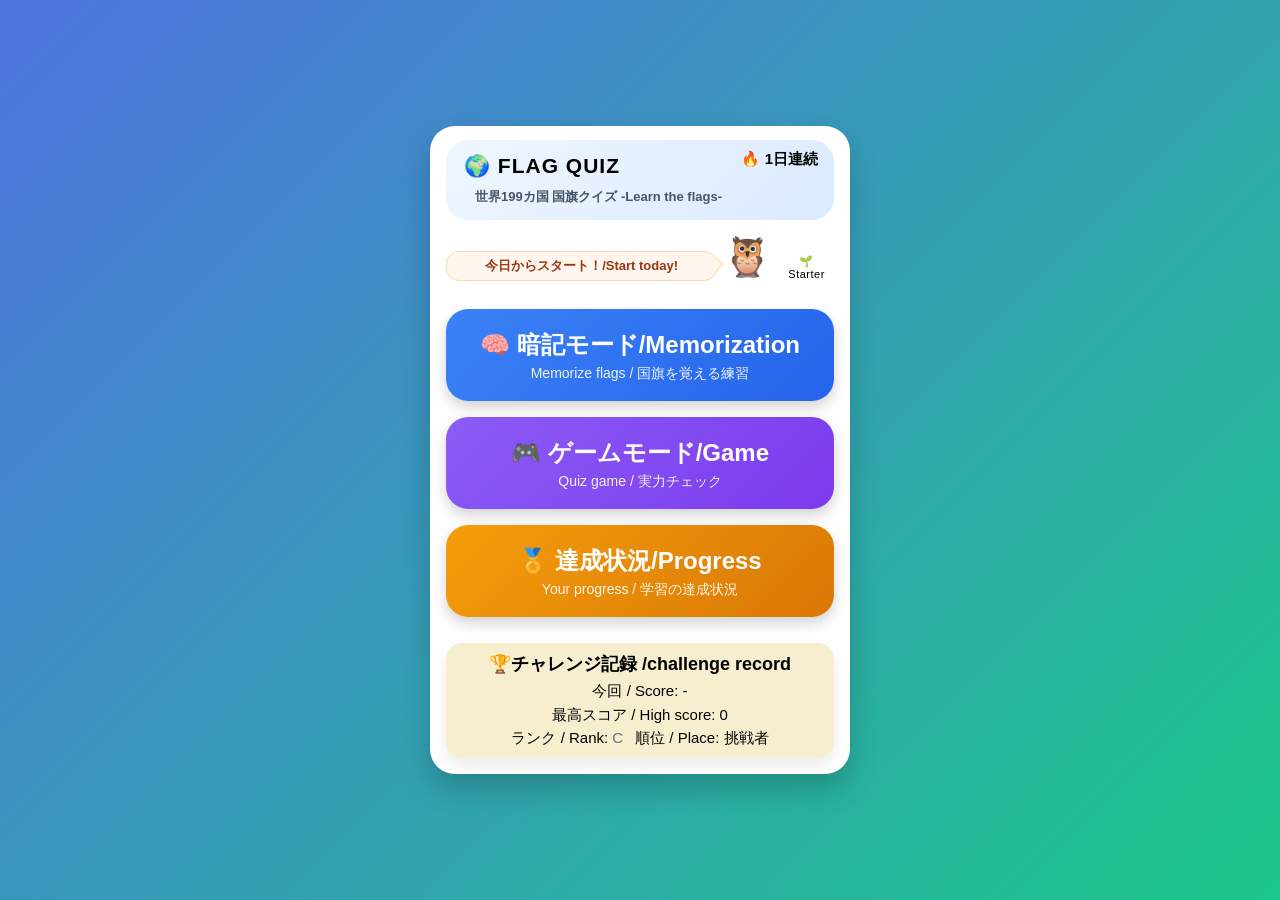
==== index.html @ 76a5eee5 "6.1.1" ====
<!DOCTYPE html>
<html>
<head>
<meta charset="UTF-8">
<meta name="viewport" content="width=device-width, initial-scale=1, maximum-scale=1, user-scalable=no, viewport-fit=cover">
<meta http-equiv="Cache-Control" content="no-cache, no-store, must-revalidate">
<meta http-equiv="Pragma" content="no-cache">
<meta http-equiv="Expires" content="0">
<meta name="theme-color" content="#2196f3">
<link rel="manifest" href="manifest.json">
<link rel="stylesheet" href="style.css">
<title>国旗クイズ / FLAG QUIZ</title>


</head>
<body>
<div id="loadingScreen">
  <p>初回準備中... / Loading...</p>
</div>

<!-- 🏠 TOPページ -->
<div id="topScreen" class="topMenu screen">

  <div class="app">

    <!-- タイトル -->
    <div class="topHeader">

       <div class="titleArea">
         <h1><span class="mainLogo">🌍 FLAG QUIZ</span><br>
             <span class="subLogo"> 世界199カ国 国旗クイズ -Learn the flags-</span>
        </h1>
        <div class="loginMessageArea">
        <div id="loginComment" class="loginComment">
          今日からスタート！
        </div>
        <div class="loginCharacter">
         🦉
        </div>
        <div id="loginTitle" class="loginTitle">あ</div>
        <!--<div class="loginCharacter">
         🦉
        </div>-->
       </div></div>

     <div class="loginBadge">
     🔥 <span id="loginDays">0</span>日連続
     </div>

    </div>

    <!-- メニュー -->
     <div class="topButtonGroup">

      <!-- 暗記モード -->
      <button class="topBtn memoryBtn" onclick="openMemoryMenu()">
        <span class="mode-title">🧠 暗記モード/Memorization</span>
        <span class="topSubText">Memorize flags / 国旗を覚える練習</span>
      </button>

      <!-- ゲームモード -->
      <button class="topBtn gameBtn" onclick="openGameMenu()">
        <span class="mode-title">🎮 ゲームモード/Game</span>
        <span class="topSubText">Quiz game / 実力チェック</span>
      </button>

      <!-- Progress　-->
      <button class="topBtn stampBtn" onclick="openstampMenu()">
        <span class="mode-title">🏅 達成状況/Progress</span>
        <span class="topSubText">Your progress / 学習の達成状況</span>
      </button>    

      <!-- 記録 -->
      <div id="timeAttackResult" class="timeResultBox">
      <h3>🏆チャレンジ記録 /challenge record</h3>
      <p>今回 / Score: <span id="currentScore">-</span></p>
      <p>最高スコア / High score: <span id="taHighScore">0</span></p>
      <p style="display:flex; justify-content:center; gap:12px; flex-wrap:wrap; margin:0;">
      <span>ランク / Rank: <span id="taRank">-</span></span>
      <span>順位 / Place: <span id="taRanking">-</span></span>
      </p>
      </div>
    </div>
  </div>
</div>

  <!-- 🏅 スタンプカード -->
    <div id="stampCard" class="stampCardBox screen" style="display:none;">
      <div class="app">
        <h3 class="modeTitle">🏅 達成状況 / Progress</h3>
        <div class="overallProgress">

  <div class="overallStars">
    ⭐ 覚えた国:
    <span id="memorizedCount">0</span>
  </div>

  <div class="overallRemaining">
    🌍 あと
    <span id="remainingCount">0</span>
    カ国で完全制覇！
  </div>

</div>
        <div class="stampGrid">
        <div class="stampItem">

        <div class="stampTop">
         🌸 Asia 
        </div>
       <!-- バー + % -->
         <div class="progressRow">
         <div class="progressBar">
         <div id="asiaBar" class="progressFill"></div>
         </div>
         <div class="progressText">
         <span id="asiaPercent">0%</span>
         </div></div>

       <!-- ランク + 次 -->
       <div class="stampBottom">
       <div id="asiaStamp" class="stampRank">
         🥉 Bronze
       </div>
       <div id="asiaNext" class="nextGoal">
         あと3問でGold！
       </div>
       </div></div>

        <!--  Europe -->
          <div class="stampItem">
          <div class="stampTop">
            🏰 Europe
          </div>
       <!-- バー + % -->
         <div class="progressRow">
         <div class="progressBar">
           <div id="europeBar" class="progressFill"></div>
         </div>
         <div class="progressText">
         <span id="europePercent">0%</span>
         </div></div>

       <!-- ランク + 次 -->
         <div class="stampBottom">
         <div id="europeStamp" class="stampRank">
           🥈 Silver
          </div>
          <div id="europeNext" class="nextGoal">
             あと3問でGold！
          </div></div>
          </div>

        <!-- 🌍 Africa -->
          <div class="stampItem">
          <div class="stampTop">
             🦁 Africa
          </div>
        <!-- バー + % -->
          <div class="progressRow">
          <div class="progressBar">
          <div id="africaBar" class="progressFill"></div>
          </div>

          <div class="progressText">
          <span id="africaPercent">0%</span>
          </div></div>
         <!-- ランク + 次 -->
          <div class="stampBottom">
          <div id="africaStamp" class="stampRank">
           🥇 Gold
          </div>

         <div id="africaNext" class="nextGoal">
           あと3問でPlatinum！
         </div></div>
         </div>
  
        <!--  Americas -->
          <div class="stampItem">
          <div class="stampTop">
            🗽 Americas
          </div>
          <!-- バー + % -->
          <div class="progressRow">
          <div class="progressBar">
          <div id="americaBar" class="progressFill"></div>
          </div>

         <div class="progressText">
         <span id="americaPercent">0%</span>
         </div></div>
         <!-- ランク + 次 -->
         <div class="stampBottom">
         <div id="americaStamp" class="stampRank">
          💎 Platinum
         </div>

        <div id="americaNext" class="nextGoal">
            あと2問でDiamond！
        </div></div>
       </div>
    
      <!--  Oceania -->
       <div class="stampItem">
       <div class="stampTop">
           🐨 Oceania
        </div>
        <!-- バー + % -->
        <div class="progressRow">
        <div class="progressBar">
        <div id="oceaniaBar" class="progressFill"></div>
        </div>
        <div class="progressText">
          <span id="oceaniaPercent">100%</span>
        </div></div>
        <!-- ランク + 次 -->
        <div class="stampBottom">
         <div id="oceaniaStamp" class="stampRank">
          👑 Diamond
        </div>
         <div id="oceaniaNext" class="nextGoal">
           完全制覇！
        </div></div>
        
       </div>
       <button class="backBtn" onclick="backToTOP()">🏠 TOPに戻る / Back to TOP</button>
       </div>

    </div>
  </div>

  <!-- 🏠 暗記モード -->
<div id="memorization" class="memorization screen" style="display:none;">
  <div class="app">
   <h3 class="modeTitle">🧠 暗記モード / Memorization Mode</h3>

      <div class="menuGroup">
      <button class="review-btn" onclick="Flash()">
      <span class="mode-title">🃏フラッシュカード / Flash Cards</span>
      <span class="mode-subtext">国旗をめくって覚えよう / Flip & memorize flags</span>
      </button>

     <button class="continent-btn" onclick="openEncyclopedia()">
      <span class="mode-title">📘 図鑑モード / Encyclopedia</span>
      <span class="mode-subtext">国旗を見て学ぶ / Browse flags by continent</span>
     </button>

     <button class="normal-btn">
      <span class="mode-title"></span>
      <span class="mode-subtext">🔔 次回更新予定/Coming soon...</span>
     </button>

     <button class="challenge-btn">
      <span class="mode-title"></span>
      <span class="mode-subtext">🔔 次回更新予定/Coming soon...</span>
     </button>
     <button class="encyclopediaBtn">
      <span class="mode-title"></span>
      <span class="mode-subtext">🔔 次回更新予定/Coming soon...</span>
     </button>

     </div>

        <div class="restoreArea">
         <div class="restoreNote">
          ※機種変更時はこちら👇 / Restore purchases
         </div>
         <button class="restoreBtn" onclick="restoreEncyclopediaPurchase()">
          購入を復元 / Restore Purchases
        </button>
        </div>
   <button class="backBtn" onclick="backToTOP()">🏠 TOPに戻る / Back to TOP</button>
 </div>
 </div>


<!-- 🏠 ゲームモード -->
<div id="homeScreen" class="homeMenu screen" style="display:none;">
  <div class="app">
   <h3 class="modeTitle">🎮 ゲームモード / Game</h3>

  <div class="menuGroup">
  <button class="normal-btn" onclick="startNormal()">
    <span class="mode-title">▶ 通常モード / Normal mode</span>
    <span class="mode-subtext">全196か国から出題 / All 196 countries</span>
  </button>

  <!-- 🌎 大陸モードボタン -->
 <button class="continent-btn" onclick="openContinentModal()">
  <span class="mode-title">🌎 大陸別モード / Continent mode</span>
  <span class="mode-subtext">選んだ大陸から出題 / Quiz by continent</span>
 </button>

<!-- 🌎 モーダル -->
 <div id="continentModal" class="modal hidden" onclick="closeContinentModal(event)">
  <div class="modalContent">

    <h4>🌎 大陸を選ぶ / Select a continent</h4>

    <select id="continentSelect" onchange="startContinentFromSelect()">
      <option value="">選択してください / Choose one</option>
      <option value="asia">アジア / Asia</option>
      <option value="europe">ヨーロッパ / Europe</option>
      <option value="africa">アフリカ / Africa</option>
      <option value="northamerica">北米 / North America</option>
      <option value="southamerica">南米 / South America</option>
      <option value="oceania">オセアニア / Oceania</option>
    </select>

    <button class="modalCloseBtn" onclick="closeContinentModal()">
     × 閉じる / Close
    </button>
    </div>
  </div>
    <button class="review-btn" onclick="startReview()">
    <span class="mode-title">🔁 復習モード / Review mode</span>
    <span class="mode-subtext">間違えた国を復習 / Review missed flags</span>
    </button>

    <button class="challenge-btn" onclick="startTimeAttack()">
    <span class="mode-title">🏆 1分チャレンジ / 1-Min challenge</span>
    <!-- <span class="mode-subtext">1分で何問解けるか挑戦 / Solve as many as you can in 1 minute</span>-->
    </button>
  
    <button class="encyclopediaBtn">
    <span class="mode-title"></span>
    <span class="mode-subtext">🔔 次回更新予定/Coming soon...</span>
    </button>
   </div>
<!--
　<div id="timeAttackResult" class="timeResultBox">
  <h3>🏆 記録 /challenge record</h3>
  <p>今回 / Score: <span id="currentScore">-</span></p>
  <p>最高スコア / High score: <span id="taHighScore">0</span></p>
  <p style="display:flex; justify-content:center; gap:12px; flex-wrap:wrap; margin:0;">
  <span>ランク / Rank: <span id="taRank">-</span></span>
  <span>順位 / Place: <span id="taRanking">-</span></span>
  </p>
　</div>-->

   <div class="restoreArea">
    <div class="restoreNote">
         難しいと感じたら暗記モードで練習しましょう👇
        <br>If it feels difficult, try the Memorization mode.
    </div>
    <button class="restoreBtn" onclick="backTomemorization()">
        🧠暗記モード / Memorization mode
    </button>
  </div>
   <button class="backBtn" onclick="backToTOP()">🏠 TOPに戻る / Back to TOP</button>
</div>
</div>

<!-- 🎮 ゲーム画面 -->

<div id="gameScreen" class="screen" style="display:none;">
<div class="app">
<div class="topbar">
<div>🎯 正解数/Score:<span id="score">0</span></div>
<div style="display:none;">Continue:<span id="combo">0</span></div>
<div class="timer">⏱<span id="time">10</span></div>
<div>🔁復習/Review:<span id="reviewCount">0</span></div>
<div style="display:none;">🏆:<span id="highScore">0</span></div>

</div>
  
  <h2 id="modeTitle"></h2>
  <div id="accuracyBox" style="display:none;">正答率/Accuracy: <span id="accuracy">-</span></div>
   <div class="streakText">
  🔥 <span id="comboText">0</span>連続正解！
  </div>
  <div class="flagWrap">
  <img id="flag">
 </div>
  <p id="result"></p>
  <input type="text" id="answer" placeholder="国名を入力/country name here">
  <button class="word" onclick="checkAnswer()">答える / Answer</button>
  <button class="skip" onclick="skipQuestion()">次へ / Skip</button>
  <button id="pauseBtn" class="pause" onclick="togglePause()">⏸ 停止 / Pause</button>
  <button onclick="goHome()"> 🎮チャレンジに戻る / Back to Home</button>
</div></div>


<!-- 🌍 図鑑モード：大陸選択 -->
<div id="continentScreen" class="screen" style="display:none;">
  <div class="app">
    <h2 class="modeTitle">📘 図鑑モード / Encyclopedia</h2>
    <p class="modeSub">大陸を選んでください !</p>

    <div class="continentButtons">
      <button onclick="showFlagList('asia')">アジア / Asia</button>
      <button onclick="showFlagList('europe')">ヨーロッパ / Europe</button>
      <button onclick="showFlagList('africa')">アフリカ / Africa</button>
      <button onclick="showFlagList('northamerica')">北アメリカ / North America</button>
      <button onclick="showFlagList('southamerica')">南アメリカ / South America</button>
      <button onclick="showFlagList('oceania')">オセアニア / Oceania</button>
    </div>

    <button class="backBtn" onclick="backTomemorization()">🧠暗記モードに戻る/to Memorization</button>
  </div>
</div>

<!-- 🏳️ 国旗一覧画面 -->
<div id="flagListScreen" class="screen" style="display:none;">
  <div class="app">
    <div class="flagListWrapper">
      <h2 id="flagListTitle">国旗一覧</h2>

      <div id="flagList" class="flagOnlyGrid"></div>

      <div class="pageControls">
        <button class="pageBtn prevBtn" onclick="prevFlagPage()">⬅ 前へ</button>
        <span id="pageIndicator">1 / 1</span>
        <button class="pageBtn nextBtn" onclick="nextFlagPage()">次へ ➡</button>
      </div>

      <button class="backBtn" onclick="showContinentScreen()">⬅ 大陸選択へ戻る / Back</button>
    </div>
  </div>
</div>

<!-- 🔍 国詳細画面 -->
<div id="countryDetailScreen" class="screen" style="display:none;">
  <div class="app">
    <h2 id="detailModeTitle">🌍 国の情報 / Country Info</h2>

    <div id="detailCardBody">
      <div class="flagWrap">
        <img id="detailFlag" alt="flag">
      </div>

      <div class="detailInfo">
        <p id="detailNameJp" class="mainName"></p>
        <p id="detailNameEn" class="subName"></p>
        <p id="detailContinent" class="subName"></p>

        <div id="detailExtraInfo" class="detailExtraInfo"></div>
      </div>
    </div>

    <button class="backBtn" id="detailBackBtn">⬅ 一覧へ戻る / Back</button>
  </div>
</div>

<!-- 🔥 Flash Card -->

<div id="flashScreen" class="screen" style="display:none;">

   <div class="app">

     <h2 id="detailModeTitle">🃏 Flash Cards</h2>

     <!-- カード本体 -->
     <div id="flashCard" class="flashCard">

   <!-- 表 -->
     <div class="cardFace cardFront">
    
     <button id="memorizedBtn">★</button>

     <img id="flashFlag" class="flashFlag">

     <p class="tapText">👆Tap to flip/タップしてめくる</p>
     <p class="tapText">➡️Swipe for next flag/スワイプで次の国旗へ</p>
     
   </div>

  <!-- 裏 -->
   <div class="cardFace cardBack">

    <p id="flashNameJp" class="mainName"></p>
    <p id="flashNameEn" class="subName"></p>
    <p id="flashContinent" class="subName"></p>

  </div>
</div>
<button class="backBtn" onclick="backTomemorization()">🧠暗記モードに戻る/to Memorization</button>
</div>
</div>
<script src="data.js"></script>
<script src="main.js"></script>



<audio id="correctSound"
src="https://assets.mixkit.co/sfx/preview/mixkit-correct-answer-tone-2870.mp3"></audio>
<audio id="wrongSound"
src="https://assets.mixkit.co/sfx/preview/mixkit-wrong-answer-buzz-950.mp3"></audio>



<canvas id="confettiCanvas"
  style="position:fixed;
         top:0;
         left:0;
         width:100%;
         height:100%;
         pointer-events:none;
         z-index:999;">
</canvas>



</body>
</html>
---- style.css ----
/* style.css */
/* ===== 基本設定 ===== */
*{
  box-sizing:border-box;
}

body{
  margin:0;
  font-family:-apple-system,BlinkMacSystemFont,sans-serif;
  background:linear-gradient(135deg,#4e73df,#1cc88a);
  display:flex;
  justify-content:center;
  align-items:center;
  height:100dvh;
  overflow:hidden;
  padding:0;
}

/* ===== 共通カード（ホーム＆ゲーム） ===== */

  .app{
  background:white;
  width:100%;
  max-width:420px;
  padding:14px 16px 16px;
  border-radius:25px;
  box-shadow:0 15px 30px rgba(0,0,0,0.2);
  text-align:center;
  margin:0 auto;
  animation:fadeIn .3s ease;
  max-height:96dvh;
  box-sizing:border-box;
  display:flex;
  flex-direction:column;
  overflow:hidden;
}


/* ===== フェードアニメーション ===== */
@keyframes fadeIn{
  from{
    opacity:0;
    transform:translateY(10px);
  }
  to{
    opacity:1;
    transform:translateY(0);
  }
}

/* ===== タイトル ===== */
h1{
  margin:0 0 13px 0;
}

/* #homeScreen h1{
  font-size:22px;
  line-height:1.4;
}*/

/* =========================
   ホーム画面
========================= */
#homeScreen{
  width:100%;
 /*padding: 15px 10px 21px; ←下をしっかり確保
  box-sizing: border-box;*/
}

#homeScreen .menuGroup{
  padding-top: 21px;
  display:flex;
  flex-direction:column;
  gap:8px;
}

/* ホーム画面のボタンだけに適用 */
#homeScreen button{
  width:100%;
  padding:9px 10px;
  min-height:72px;
  border:none;
  border-radius:14px;
  color:white;
  cursor:pointer;
  transition:0.2s;
  display:flex;
  flex-direction:column;
  justify-content:center;
  align-items:center;
  line-height:1.2;
  margin:0;
  font-size:16px;
}

@media (max-width: 400px) {
  .android-device #homeScreen .mode-title{
    font-size:17px;   /* 少しだけ小さく */
     }
  .android-device #homeScreen .mode-subtext{
    font-size:13px;   /* サブ文字さらに小さく */
      }
}

#homeScreen button:hover{
  transform:translateY(-2px);
  opacity:0.9;
}

/* ホーム画面のボタン文字 */
#homeScreen .mode-title{
  display:block;
  font-size:20px;
  font-weight:bold;
}

#homeScreen .mode-subtext{
  display:block;
  font-size:15px;
  opacity:0.92;
  margin-top:4px;
  font-weight:normal;
  line-height:1.15;
}

/* ホーム画面の色分け */
#homeScreen .normal-btn{
  background:linear-gradient(135deg,#4e73df,#2e59d9);
}

#homeScreen .continent-btn{
  background:linear-gradient(135deg,#34d399,#10b981);
}

#homeScreen .review-btn{
  background:linear-gradient(135deg,#f59e0b,#ea580c);
}

#homeScreen .challenge-btn{
  background:linear-gradient(135deg,#8b5cf6,#6366f1);
}

#homeScreen .encyclopediaBtn{
  background: linear-gradient(135deg, #FF69B4, #FF69B4);
}

/* ホーム画面のプルダウン */
#homeScreen #continentSelect{
  width:100%;
  padding:12px 14px;
  font-size:15px;
  border:1px solid #dcdcdc;
  border-radius:14px;
  background:white;
  margin:0;
}

/* ゲームモードへテキスト */
#homeScreen.restoreText
.restoreArea{
  font-size:11px !important;
  color:#777;
  line-height:1.2;
  margin:0 0 4px !important;
}
 /*ゲームモードボタン */
#homeScreen button.restoreBtn,
  button.restoreBtn{
  width:86% !important;
  min-height:30px !important;
  padding:5px 10px !important;
  margin:4px auto 0 !important;
  display:block !important;
  font-size:12px !important;
  border-radius:14px !important;
  background:#3004f3;
  color:#e5e7eb;
}
 /*ゲームモードエリア */
 #homeScreen.restoreArea{
  width:88%;
  margin:6px auto 0;   /* ← 少し詰める */
  text-align:center;
}

#homeScreen.restoreNote{
  font-size:11px;        /* ← 少し小さく */
  color:#777;
  line-height:1.3;      /*  ← 行間詰める */
  margin-bottom:6px;     /* ← 下余白少し減らす */
}

/* 1分チャレンジ記録 */
.topButtonGroup .timeResultBox{
  margin-top:10px;
  padding:10px 12px;
  border-radius:16px;
  background:#f7eed0;
  text-align:center;
  box-shadow:0 8px 15px rgba(0,0,0,0.08);
}

.topButtonGroup .timeResultBox h3{
  margin:0 0 6px 0;
  font-size:18px;
  line-height:1.25;
}

.topButtonGroup .timeResultBox p{
  margin:5px 0;
  font-size:15px;
  line-height:1.25;
}

/* =========================
   ゲーム画面
========================= */
#gameScreen{
   width:100%;
}

#gameScreen .app{
  display:flex;
  flex-direction:column;
   gap:8px;
}

/* 上部バー */
.topbar{
  display:flex;
  justify-content:space-between;
  align-items:center;
  gap:4px;
  width:100%;
  padding:0 10px 2px;
  font-size:15px;
  flex-wrap:nowrap;
}

.timer{
  color:#e74a3b;
  font-weight:bold;
}

/* モード名 */
#modeTitle{
  font-size:18px;
  font-weight:700;
  margin:0 auto;
  padding:6px 14px;
  display:inline-block;
  background:linear-gradient(90deg,#4e73df,#1cc88a);
  color:white;
  border-radius:20px;
  letter-spacing:0.5px;
}

/* 正答率 */
#accuracy{
  font-weight:bold;
}

/* 国旗 */
.flagWrap{
  width:100%;
  max-width:320px;
  height:180px;
  margin:2px auto 0;
  border-radius:12px;
  box-shadow:0 5px 15px rgba(0,0,0,0.2);
  background:white;
  display:flex;
  align-items:center;
  justify-content:center;
  overflow:hidden;
}

#flag{
  width:100%;
  height:100%;
  object-fit:contain;
  object-position:center center;
  display:block;
  border-radius:12px;
}

/* 結果表示 */
.result,
#result{
  font-size:18px;
  min-height:48px;      /* ← 2行分くらい確保 */
  margin:0;
  font-weight:bold;
  line-height:1.3;
  display:flex;
  align-items:center;
  justify-content:center;
  text-align:center;
}

/* 入力欄 */
input{
  width:100%;
  padding:13px 14px;
  font-size:17px;
  border-radius:14px;
  border:2px solid #ddd;
  margin:0;
}

/* ゲーム画面のボタン */
#gameScreen button{
  width:100%;
  border:none;
  border-radius:16px;
  cursor:pointer;
  transition:0.2s;
  margin:0;
  display:block;
  font-weight:bold;
  box-sizing:border-box;
}

#gameScreen button:hover{
  opacity:0.92;
  transform:translateY(-1px);
}

/* 戻るボタン */
#gameScreen button:not(.word):not(.skip):not(.pause){
  background:linear-gradient(135deg,#60a5fa,#2563eb);
  color:white;
  font-size:15px;
  padding:11px;
  border-radius:18px;
  font-weight:bold;
  box-shadow:0 4px 10px rgba(0,0,0,0.15);
}

/* 答える */
#gameScreen button.word{
  background:linear-gradient(135deg,#4e73df,#2e59d9);
  color:white;
  font-size:19px;
  padding:15px;
  border-radius:18px;
  min-height:49px;
}

/* 次へ */
#gameScreen button.skip{
  background:#9ca3af;
  color:white;
  font-size:16px;
  padding:10px;
  border-radius:18px;
  min-height:49px;
  margin-top:10px;
}

/* 停止 / 再開 */
#gameScreen button.pause{
  width:88%;
  margin:14px auto 0;
  display:block;
  background:linear-gradient(135deg,#ff4d4f,#d9363e);
  color:white;
  font-size:15px;
  padding:9px;
  border-radius:18px;
  min-height:49px;
}
/*  再開 */
#gameScreen button.pause.resumeMode{
  background: linear-gradient(135deg,#22c55e,#16a34a);
  color: white;
  font-weight: 700;
}

/* =========================
   共通補助
========================= */
.rankS{
  color:gold;
  font-weight:bold;
}

.rankA{
  color:#28a745;
}

.rankB{
  color:#007bff;
}

.rankC{
  color:#6c757d;
}

.newRecord{
  animation:pop 0.6s ease;
}

@keyframes pop{
  0%{transform:scale(1);}
  50%{transform:scale(1.2);}
  100%{transform:scale(1);}
}

.comboGlow{
  animation:glow 0.5s ease-in-out;
}

@keyframes glow{
  0%{text-shadow:none;}
  50%{text-shadow:0 0 10px gold;}
  100%{text-shadow:none;}
}

.comboBg{
  animation:bgFlash 0.5s;
}

@keyframes bgFlash{
  0%{background:linear-gradient(135deg,#4e73df,#1cc88a);}
  50%{background:linear-gradient(135deg,#ff512f,#dd2476);}
  100%{background:linear-gradient(135deg,#4e73df,#1cc88a);}
}

#timeAttackResult.newRecord::after {
  content: " 🎉 NEW RECORD!";
}


/* ローディング画面 */
#loadingScreen{
  position:fixed;
  top:0;
  left:0;
  width:100%;
  height:100%;
  background:white;
  display:flex;
  justify-content:center;
  align-items:center;
  font-size:18px;
  z-index:9999;
}
/* ===== モーダル背景 ===== */
.modal{
  position:fixed;
  top:0;
  left:0;
  width:100%;
  height:100%;
  background:rgba(0,0,0,0.35);
  display:flex;
  justify-content:center;
  align-items:center;
  z-index:2000;
  padding:20px;
}

.modal.hidden{
  display:none;
}

/* ===== モーダル本体 ===== */
.modalContent{
  width:100%;
  max-width:320px;
  background:white;
  border-radius:20px;
  padding:22px 18px;
  box-shadow:0 12px 30px rgba(0,0,0,0.25);
  text-align:center;
  animation:fadeIn .2s ease;
}

.modalContent h3{
  margin:0 0 14px 0;
  font-size:20px;
}

/* プルダウン */
.modalContent select{
  width:100%;
  padding:12px;
  font-size:15px;
  border-radius:14px;
  border:1px solid #ddd;
  margin-bottom:14px;
}

/* 閉じるボタン */
.modalCloseBtn{
  display:inline-block;
  width:auto;
  min-width:140px;
  padding:3px 12px;
  border:none;
  border-radius:12px;
  background:linear-gradient(135deg,#64748b,#475569);
  color:white;
  font-size:14px;
  font-weight:bold;
  cursor:pointer;
  margin-top:6px;
}
.modalCloseBtn:hover{
  opacity:0.9;
  transform:translateY(-1px);
}

#continentModal button{
  min-height:auto !important;
}

#continentModal .modalCloseBtn{
  display:inline-block !important;
  width:auto !important;

  padding:13px 18px !important;   /* ← 小さくする */
  font-size:15px !important;

  line-height:1.2 !important;    /* ← これ重要 */

  border:none !important;
  border-radius:10px !important;

  background:linear-gradient(135deg,#64748b,#475569) !important;
  color:white !important;

  font-weight:bold !important;
  cursor:pointer !important;
  margin-top:6px !important;
  letter-spacing:0.5px !important;
}

/* =========================
   図鑑モード 共通
========================= */

/*.screen{
  padding:20px;
  text-align:center;
}*/

#continentScreen,
#flagListScreen,
#countryDetailScreen

{
  width:100%;
  text-align:center;
}


/* =========================
   戻るボタン 最終統一版
========================= 

#continentScreen .backBtn,
#flagListScreen .backBtn,
#countryDetailScreen .backBtn
#stampCard .backBtn
#homeScreen .backBtn*/
.backBtn
{
  width:88% !important;
  display:block !important;
  margin:8px auto 0 !important;
  padding:8px !important;
  border:none !important;
  border-radius:18px !important;
  background:linear-gradient(135deg,#60a5fa,#2563eb) !important;
  color:white !important;
  font-size:16px !important;
  font-weight:bold !important;
  cursor:pointer !important;
  box-shadow:0 4px 10px rgba(0,0,0,0.15) !important;
  transition:0.2s !important;
  min-height:auto !important;
}

/*#continentScreen .backBtn:hover,
#flagListScreen .backBtn:hover,
#countryDetailScreen .backBtn:hover
#stampCard .backBtn:hover
#homeScreen .backBtn:hover*/
.backBtn:hover
{
  transform:translateY(-1px)!important;
  opacity:0.92!important;
}

/* =========================
   大陸選択
========================= */

.modeTitle{
  font-size:18px;
  font-weight:700;
  margin:0 auto 10px;
  padding:6px 14px;
  display:inline-block;
  background:linear-gradient(90deg,#4e73df,#1cc88a);
  color:white;
  border-radius:20px;
  letter-spacing:0.5px;
}

.modeSub{
  font-size:16px;
  margin-bottom:10px;
  color:#333;
}

.continentButtons{
  display:grid;
  grid-template-columns:1fr;
  gap:12px;
  width:100%;
  max-width:100%;
  margin:18px 0;
  padding:0;
  box-sizing:border-box;
}

.continentButtons button{
  width:95%;
  margin: 0px auto;
  padding:13px 11px;
  font-size:18px;
  border:none;
  border-radius:16px;
  cursor:pointer;
  color:white;
  box-shadow:0 6px 14px rgba(0,0,0,0.15);
  transition:0.2s;
}

.continentButtons button:hover{
  transform:translateY(-2px);
  opacity:0.95;
}

.continentButtons button:nth-child(1){
  background:linear-gradient(135deg,#4e73df,#2e59d9);
}
.continentButtons button:nth-child(2){
  background:linear-gradient(135deg,#34d399,#10b981);
}
.continentButtons button:nth-child(3){
  background:linear-gradient(135deg,#f59e0b,#ea580c);
}
.continentButtons button:nth-child(4){
  background:linear-gradient(135deg,#8b5cf6,#6366f1);
}
.continentButtons button:nth-child(5){
  background:linear-gradient(135deg,#06b6d4,#0891b2);
}
.continentButtons button:nth-child(6){
  background:linear-gradient(135deg,#ef4444,#dc2626);
}

/* =========================
   国旗一覧（国旗のみ＋ページ送り）
========================= */

#flagListScreen .flagListWrapper{
  width:100%;
  max-width:100%;
  margin:0;
  text-align:center;
  box-sizing:border-box;
}

#flagListTitle{
  width:100%;
  margin:0 0 14px;
  font-size:16px;
  line-height:1.3;
  text-align:center;
  box-sizing:border-box;
  white-space:nowrap;
}

#flagListTitle span{
  font-size:13px;
  font-weight:normal;
}

.flagOnlyGrid{
  display:grid;
  grid-template-columns:repeat(2, 1fr);
  gap:12px;
  width:100%;
  margin:14px 0 10px;
  padding:0;
  box-sizing:border-box;
}

.flagOnlyCard{
  background:#fff;
  border:2px solid #d9d9d9;
  border-radius:16px;
  padding:8px;
  cursor:pointer;
  box-shadow:0 2px 6px rgba(0,0,0,0.08);
  transition:transform 0.15s, box-shadow 0.15s;
}

.flagOnlyCard:hover{
  transform:translateY(-2px);
  box-shadow:0 6px 12px rgba(0,0,0,0.12);
}

.flagOnlyCard img{
  width:80px;
  height:56px;
  object-fit:cover;
  border-radius:6px;
  border:1px solid #ccc;
  display:block;
  margin:auto;
}

.emptyFlagCard{
  opacity:0;
  pointer-events:none;
}

.emptyFlagInner{
  width:80px;
  height:56px;
  margin:auto;
}

.pageControls{
  display:flex;
  justify-content:center;
  align-items:center;
  gap:14px;
  width:100%;
  margin:10px 0 8px;
  box-sizing:border-box;
}

.pageBtn{
  border:none;
  border-radius:14px;
  padding:10px 16px;
  font-size:14px;
  cursor:pointer;
  background:#fff;
  color:#000;
}

#pageIndicator{
  font-size:16px;
  font-weight:bold;
}

/* =========================
   詳細画面
========================= */

#detailTitle{
  font-size:18px;
  margin-bottom:12px;
}

.detailInfo{
  margin-top:10px;
}

.mainName{
  font-size:19px;
  font-weight:bold;
  margin:8px 0 8px;
}

.subName{
  font-size:17px;
  color:#333;
   margin:4px 0;
  text-align:center;
  line-height:1.2;
}

#countryDetailScreen .app{
  padding:12px 12px 14px;
  gap:6px;
  justify-content:flex-start;
  overflow:hidden;
}

#detailModeTitle{
  font-size:20px;
  font-weight:700;
  margin:0 auto 8px;
  padding:5px 12px;
  display:inline-block;
  background:linear-gradient(90deg,#4e73df,#1cc88a);
  color:white;
  border-radius:20px;
  letter-spacing:0.5px;
}

#countryDetailScreen .flagWrap{
  width:100%;
  max-width:320px;
  height:180px;
  margin:2px auto 0;
  border-radius:12px;
  box-shadow:0 5px 15px rgba(0,0,0,0.2);
  background:white;
  display:flex;
  align-items:center;
  justify-content:center;
  overflow:hidden;
  cursor:pointer;
  position:relative;
  z-index:1;
  transition:transform 0.12s ease, box-shadow 0.12s ease;
  -webkit-tap-highlight-color:transparent;
}

#countryDetailScreen .flagWrap.tapActive{
  transform:scale(0.97);
  box-shadow:0 3px 8px rgba(0,0,0,0.18);
}

#detailFlag{
  width:100%;
  height:100%;
  object-fit:contain;
  object-position:center center;
  display:block;
  border-radius:12px;
  cursor:pointer;
  pointer-events:auto;
}

#capitalValue{
  font-weight:bold;
  color:#2563eb;
  transition:0.2s;
}

.detailExtraInfo{
  margin-top:10px;
  text-align:left;
  font-size:15px;
  color:#333;
  line-height:1.2;
}

.detailRow{
  display:flex;
  align-items:center;
  gap:8px;
  margin:4px 0;
  padding:6px 10px;
  border-radius:10px;
  background:rgba(255,255,255,0.45);
}

.detailLabel{
  min-width:110px;
  flex-shrink:0;
  font-weight:600;
  color:#111;
  display:flex;
  align-items:center;
  gap:6px;
}
.detailValue{
  flex:1;
  min-width:0;
  line-height:1.2;
  word-break:break-word;
}

.icon{
  display:inline-block;
  width:22px;
  text-align:center;
  font-size:16px;
  flex-shrink:0;
}

/*#continentScreen .backBtn{
  width:88%;
  margin:22px auto 0;
  padding:12px 18px;
  border:none;
  border-radius:18px;
  background:linear-gradient(135deg,#60a5fa,#2563eb);
  color:white;
  font-size:16px;
  font-weight:bold;
  letter-spacing:0.5px;
  box-shadow:
    0 4px 10px rgba(0,0,0,0.15),
    0 0 0 3px rgba(255,255,255,0.65);
  cursor:pointer;
  display:block;
}*/

/* =========================
   TOPページ
========================= */

#topScreen{
  width:100%;
  /*max-width:430px;
  margin:auto;
  padding:18px;
  box-sizing:border-box;*/
}

#topScreen .app{
  display:flex;
  flex-direction:column;
   gap:8px;
}

.topTitle{
  text-align:center;
  color:white;
  font-size:34px;
  margin-bottom:18px;
  font-weight:900;
  letter-spacing:1px;
  text-shadow:0 4px 12px rgba(0,0,0,0.25);
}

/* ボタングループ */
.topButtonGroup{
  display:flex;
  flex-direction:column;
  gap:16px;
}

/* ボタン共通 */
.topBtn{
  width:100%;
  border:none;
  border-radius:22px;
  color:white;
  cursor:pointer;
  transition:0.2s;
  display:flex;
  flex-direction:column;
  justify-content:center;
  align-items:center;
  padding:18px 12px;
  min-height:92px;
  font-size:24px;
  font-weight:800;
  line-height:1.3;
  box-shadow:0 6px 14px rgba(0,0,0,0.18);
}

/* ホバー */
.topBtn:hover{
  transform:translateY(-2px);
  opacity:0.95;
}

/* タイトル */
.topModeTitle{
  font-size:24px;
  font-weight:800;
}

/* 英語 */
.topSubText{
  font-size:14px;
  font-weight:500;
  opacity:0.92;
  margin-top:4px;
}

/* 暗記 */
.memoryBtn{
  background:linear-gradient(135deg,#3b82f6,#2563eb);
}

/* ゲーム */
.gameBtn{
  background:linear-gradient(135deg,#8b5cf6,#7c3aed);
}

/* スタンプ */
.stampBtn{
  background:linear-gradient(135deg,#f59e0b,#d97706);
}

/* 記録 */
.scoreBtn{
  background:linear-gradient(135deg,#10b981,#059669);
}

/* Android小型 */
@media (max-width:420px){

  .topTitle{
    font-size:28px;
  }

  .loginBonusBox{
    font-size:18px;
    padding:12px;
  }

  .topBtn{
    min-height:82px;
    font-size:20px;
    padding:14px 10px;
  }

  .topModeTitle{
    font-size:20px;
  }

  .topSubText{
  display:block;
  font-size:15px;
  opacity:0.92;
  margin-top:4px;
  font-weight:normal;
  line-height:1.15;
  }
}

/* ===== TOPヘッダー ===== */
.topHeader{
  position:relative;
  margin-bottom:20px;
}

/* タイトル */
.titleArea h1{
  display:block;
  padding:12px 18px;
  border-radius:22px;
  background:linear-gradient(135deg,#eff6ff,#dbeafe);
  /*border:2px solid #bfdbfe;
  box-shadow:0 4px 10px rgba(59,130,246,0.12);
  color:#1e3a8a;*/
  font-size:21px;
  font-weight:800;
  line-height:1.35;
  text-align:left;
}

.loginTitle {
  margin: 5px 0px 0px 0px;
  display: inline-block;
  padding: 1px 1px;
  border-radius: 999px;
  font-size: 11px;
  font-weight: 500;
  letter-spacing: 0.5px;
}

/* 連続ログイン */
.loginBadge{
  position:absolute;
  top:4px;
  right:4px;
  padding:6px 12px;
  /*border-radius:999px;
  background:rgba(255,255,255,0.18);
  backdrop-filter:blur(10px);
  border:1px solid rgba(255,255,255,0.3);
  color:#2563eb;*/
  font-size:15px;
  font-weight:700;
 /* box-shadow:0 4px 10px rgba(0,0,0,0.08);*/
}

/* コメント */
.loginComment{
  position:relative;
  margin-top:8px;
  background:#fff7ed;
  color:#9a3412;
  padding:5px 5px;
  border-radius:13px;
  font-size:13px;
  font-weight:600;
  border:1px solid #fed7aa;
  width:280px;
}
.loginComment::after{
  content:"";
  position:absolute;
  right:-5px;
  bottom:10px;
  width:10px;
  height:10px;
  background:#fff7ed;
  border-right:1px solid #fed7aa;
  border-bottom:1px solid #fed7aa;
  transform:rotate(-49deg);
}
.loginMessageArea{
  display:flex;
  align-items:flex-end;
  justify-content:center;
  gap:5px;
}
.loginCharacter{
  font-size:39px;
  padding:1px 1px;
  margin: 0px 1px 0px 0px;
  animation:floatChar 2s ease-in-out infinite;
}
@keyframes floatChar{
  0%{ transform:translateY(0px);}
  50%{ transform:translateY(-4px);}
  100%{ transform:translateY(0px);}
}
/* タイトル */
.mainLogo{
  display:inline-block;
  font-size:21px;
  font-weight:900;
  animation:floatLogo 3s ease-in-out infinite;
  letter-spacing:1px;
}
/*@keyframes floatLogo{
  0%{ transform:translateY(0px);}
  50%{ transform:translateY(-2px);}
  100%{ transform:translateY(0px);}
}*/
.subLogo{
  font-size:13px;
  color:#475569;
  font-weight:600;
  margin-left:11px;
}


/* ===== スタンプカード ===== */

/*.stampCardBox{
  margin-top:20px;
  background:white;
  border-radius:24px;
  padding:20px;
  box-shadow:0 6px 18px rgba(0,0,0,0.12);
}*/

#stampCard{
  width:100%;
  /*max-width:430px;
  margin:auto;
  padding:18px;
  box-sizing:border-box;*/
}

#stampCard .app{
  display:flex;
  flex-direction:column;
   gap:8px;

}


/*.stampCardBox h3{
  margin-top:0;
  margin-bottom:16px;
  text-align:center;
  font-size:22px;
}*/

.stampGrid{
  display:flex;
  flex-direction:column;
  gap:12px;
}

.stampItem{
  display:flex;
  flex-direction:column;   /* ←追加 */
  background:#f8fafc;
  padding:5px 8px;
  border-radius:15px;
  font-weight:bold;
  font-size:15px;
  margin-top:3px;
}

.stampBottom{
  margin-top:3px;
  width:100%;
  display:flex;
  justify-content:space-between;
  align-items:center;
}

.stampTop{
text-align:left;
}


.overallProgress{
  background:#fff;
  border-radius:18px;
  padding:5px 8px;
  margin-bottom:10px;
  box-shadow:
     0 3px 10px rgba(0,0,0,0.06);
  text-align:center;
}

.overallStars{
  font-size:18px;
  font-weight:bold;
  margin-bottom:3px;
}

.overallRemaining{
  font-size:16px;
  color:#555;
}

.progressRow{
  width:100%;
  display:flex;
  align-items:center;
  gap:10px;
}
/* バー */
.progressBar{
  flex:1;
  height:10px;
  background:#e5e7eb;
  border-radius:999px;
  overflow:hidden;
}

/* 中身 */
.progressFill{
  height:100%;
  width:0%;
  background:linear-gradient(90deg,#22c55e,#16a34a);
  border-radius:999px;
}

/* % */
.progressText{
  font-size:13px;
  color:#666;
  min-width:40px;
  text-align:right;
}

/* ランク */
.stampRank{
  font-weight:bold;
  font-size:15px;
  display: block;
  padding-left: 11px;
}

.stampRank.diamond{
  color:#00cfff;
  text-shadow:
    0 0 10px rgba(0,255,255,0.7),
    0 0 20px rgba(0,255,255,0.5);
  animation: diamondGlow 1.5s infinite alternate;
}

@keyframes diamondGlow{
  from{
    transform:scale(1);
  }
  to{
    transform:scale(1.08);
  }
}


/* 次 */
.nextGoal{
  font-size:12px;
  color:#666;
 
}

/* =========================
   暗記モード
========================= */

#memorization{
  width:100%;
  /*max-width:430px;
  margin:auto;
  padding:18px;
  box-sizing:border-box;*/
}

#memorization .app{
  display:flex;
  flex-direction:column;
   gap:8px;
}

#memorization .menuGroup{
  padding-top: 21px;
  display:flex;
  flex-direction:column;
  gap:8px;
}

#memorization button{
  width:100%;
  padding:9px 10px;
  min-height:72px;
  border:none;
  border-radius:14px;
  color:white;
  cursor:pointer;
  transition:0.2s;
  display:flex;
  flex-direction:column;
  justify-content:center;
  align-items:center;
  line-height:1.2;
  margin:0;
  font-size:16px;
}

@media (max-width: 400px) {
  .android-device #memorization .mode-title{
    font-size:17px;   /* 少しだけ小さく */
     }
  .android-device #memorization .mode-subtext{
    font-size:13px;   /* サブ文字さらに小さく */
      }
}

#memorization button:hover{
  transform:translateY(-2px);
  opacity:0.9;
}

/* 暗記のボタン文字 */
#memorization .mode-title{
  display:block;
  font-size:20px;
  font-weight:bold;
}

#memorization .mode-subtext{
  display:block;
  font-size:15px;
  opacity:0.92;
  margin-top:4px;
  font-weight:normal;
  line-height:1.15;
}

/* ホーム画面の色分け */
#memorization .normal-btn{
  background:linear-gradient(135deg,#4e73df,#2e59d9);
}

#memorization .continent-btn{
  background:linear-gradient(135deg,#34d399,#10b981);
}

#memorization .review-btn{
  background:linear-gradient(135deg,#f59e0b,#ea580c);
}

#memorization .challenge-btn{
  background:linear-gradient(135deg,#8b5cf6,#6366f1);
}

#memorization .encyclopediaBtn{
  background: linear-gradient(135deg, #FF69B4, #FF69B4);
}

/* 暗記モードのプルダウン 
#memorization {
  width:100%;
  padding:12px 14px;
  font-size:15px;
  border:1px solid #dcdcdc;
  border-radius:14px;
  background:white;
  margin:0;
}*/

/* 復元案内テキスト */
.restoreText{
  font-size:13px !important;
  color:#777!important;;
  line-height:1.2!important;;
  margin:0 0 4px !important;
}
/* 復元ボタン */
#memorization button.restoreBtn,
button.restoreBtn{
  width:86% !important;
  min-height:30px !important;
  padding:5px 10px !important;
  margin:4px auto 0 !important;
  display:block !important;
  font-size:13px !important;
  border-radius:13px !important;
  background:#e5e7eb;
  color:#666;
}
/* 復元エリア */
.restoreArea{
  width:88%;
  margin:6px auto 0;   /* ← 少し詰める */
  text-align:center;
}

.restoreNote{
  font-size:11px;       /* ← 少し小さく */
  color:#777;
  line-height:1.3;      /* ← 行間詰める */
  margin-bottom:6px;    /* ← 下余白少し減らす */
}

/* フラッシュカード */

.flashCard{
  width:100%;
  max-width:420px;
  height:410px;
  margin:auto;
  position:relative;
  transform-style:preserve-3d;
  transition:transform 0.6s;

}

.flashCard.flipped{
  transform:rotateY(180deg);
}

.cardFace{
  position:absolute;
  inset:0;
  width:100%;
  height:100%;
  backface-visibility:hidden;
  -webkit-backface-visibility:hidden;
  border-radius:28px;
  background:#f5f5f5;
  display:flex;
  flex-direction:column;
  justify-content:center;
  align-items:center;
  padding:24px;
  box-sizing:border-box;
  overflow:hidden;
 
}

.cardBack{
  transform:rotateY(180deg);
}

.flashFlag{
  width:260px;
  max-width:90%;
  border-radius:12px;
  box-shadow:
  0 6px 18px rgba(0,0,0,0.18);
  transform:translateY(-10px);
}

#flashNameJp{
  font-size:32px;
  font-weight:bold;
  margin-bottom:12px;
}

#flashNameEn{
  font-size:24px;
  color:#444;
  margin-bottom:10px;
}

#flashContinent{
  font-size:20px;
  color:#666;
}

#flashScreen{
  width:100%;
  min-height:100vh;
  padding-top:115px;
  box-sizing:border-box;
}

#flashScreen.App{
    margin:auto;
}

#memorizedBtn{
  position:absolute;
  top:18px;
  right:18px;
  font-size:33px;
  border:none;
  background:none;
  color:#cfcfcf;
  cursor:pointer;
  transition:0.2s;
}

#memorizedBtn.active{
  color:gold;
  transform:scale(1.1);
}

.streakText{
  font-size:18px;
  font-weight:bold;
  color:#ff6b00;
}
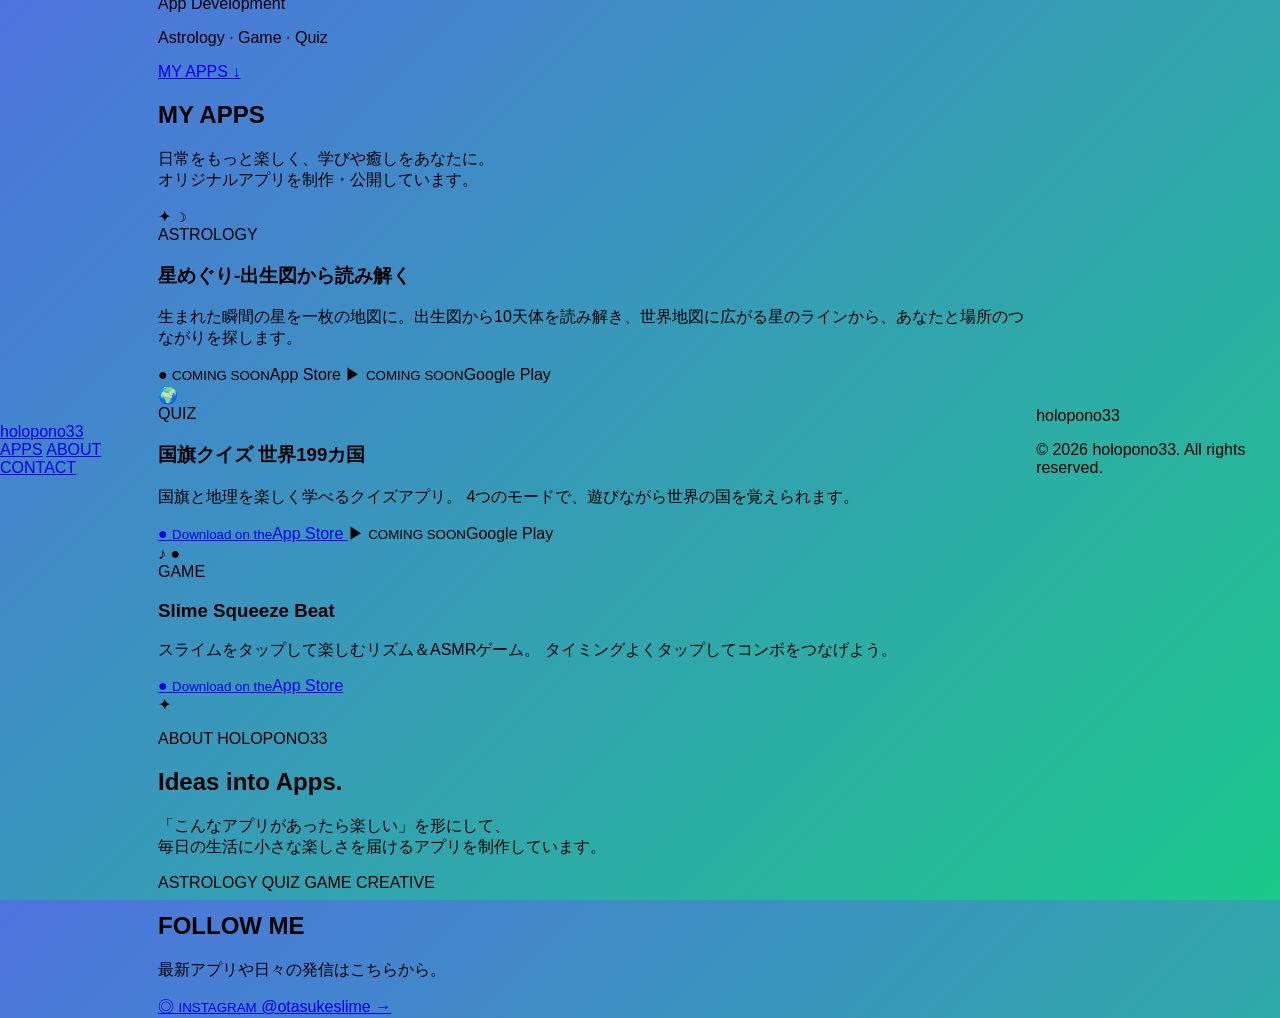
==== commit a20fb922: "Update index.html" ====
--- a/index.html
+++ b/index.html
@@ -1,506 +1,211 @@
 <!DOCTYPE html>
-<html>
+<html lang="ja">
 <head>
-<meta charset="UTF-8">
-<meta name="viewport" content="width=device-width, initial-scale=1, maximum-scale=1, user-scalable=no, viewport-fit=cover">
-<meta http-equiv="Cache-Control" content="no-cache, no-store, must-revalidate">
-<meta http-equiv="Pragma" content="no-cache">
-<meta http-equiv="Expires" content="0">
-<meta name="theme-color" content="#2196f3">
-<link rel="manifest" href="manifest.json">
-<link rel="stylesheet" href="style.css">
-<title>国旗クイズ / FLAG QUIZ</title>
-
-
+  <meta charset="UTF-8">
+  <meta name="viewport" content="width=device-width, initial-scale=1.0">
+  <meta name="theme-color" content="#07152f">
+  <meta name="description" content="holopono33 - オリジナルアプリを制作・公開しています。ホロスコープ、国旗クイズ、リズムゲームなど。">
+  <title>holopono33 | APP CREATOR</title>
+  <link rel="stylesheet" href="style.css">
 </head>
+
 <body>
-<div id="loadingScreen">
-  <p>初回準備中... / Loading...</p>
-</div>
-
-<!-- 🏠 TOPページ -->
-<div id="topScreen" class="topMenu screen">
-
-  <div class="app">
-
-    <!-- タイトル -->
-    <div class="topHeader">
-
-       <div class="titleArea">
-         <h1><span class="mainLogo">🌍 FLAG QUIZ</span><br>
-             <span class="subLogo"> 世界199カ国 国旗クイズ -Learn the flags-</span>
-        </h1>
-        <div class="loginMessageArea">
-        <div id="loginComment" class="loginComment">
-          今日からスタート！
+  <div class="stars" aria-hidden="true"></div>
+
+  <header class="site-header">
+    <a class="brand" href="#top">holopono33</a>
+
+    <nav class="nav">
+      <a href="#apps">APPS</a>
+      <a href="#about">ABOUT</a>
+      <a href="#contact">CONTACT</a>
+    </nav>
+  </header>
+
+  <main id="top">
+
+    <!-- Hero -->
+    <section class="hero">
+      <div class="orbit orbit-1"></div>
+      <div class="orbit orbit-2"></div>
+
+      <div class="hero-content">
+        <div class="star-mark">✦</div>
+        <p class="eyebrow">APP CREATOR</p>
+        <h1>holopono33</h1>
+        <div class="gold-line"></div>
+        <p class="hero-subtitle">App Development</p>
+        <p class="hero-tags">Astrology <span>·</span> Game <span>·</span> Quiz</p>
+
+        <a class="scroll-button" href="#apps">
+          MY APPS
+          <span>↓</span>
+        </a>
+      </div>
+    </section>
+
+    <!-- Apps -->
+    <section class="section apps-section" id="apps">
+      <div class="section-heading">
+        <span class="heading-line"></span>
+        <h2>MY APPS</h2>
+        <span class="heading-line"></span>
+      </div>
+
+      <p class="section-lead">
+        日常をもっと楽しく、学びや癒しをあなたに。<br>
+        オリジナルアプリを制作・公開しています。
+      </p>
+
+      <div class="app-grid">
+
+        <!-- Horoscope -->
+        <article class="app-card astrology">
+          <div class="app-visual">
+            <div class="app-icon astrology-icon" aria-label="ホロスコープアイコン">
+              <span>✦</span>
+              <small>☽</small>
+            </div>
+          </div>
+
+          <div class="app-info">
+            <span class="category">ASTROLOGY</span>
+            <h3>星めぐり‐出生図から読み解く</h3>
+            <p>
+              生まれた瞬間の星を一枚の地図に。出生図から10天体を読み解き、世界地図に広がる星のラインから、あなたと場所のつながりを探します。            </p>
+
+            <div class="store-buttons">
+              <!-- 公開したら <a class="store-button" href="URL" target="_blank" rel="noopener"> に戻す -->
+              <span class="store-button coming-soon">
+                <span class="store-icon">●</span>
+                <span><small>COMING SOON</small>App Store</span>
+              </span>
+              <span class="store-button coming-soon">
+                <span class="store-icon play">▶</span>
+                <span><small>COMING SOON</small>Google Play</span>
+              </span>
+            </div>
+          </div>
+        </article>
+
+        <!-- Flag Quiz -->
+        <article class="app-card quiz">
+          <div class="app-visual">
+            <div class="app-icon globe-icon" aria-label="国旗クイズアイコン">
+              <span>🌍</span>
+            </div>
+          </div>
+
+          <div class="app-info">
+            <span class="category">QUIZ</span>
+            <h3>国旗クイズ 世界199カ国</h3>
+            <p>
+              国旗と地理を楽しく学べるクイズアプリ。
+              4つのモードで、遊びながら世界の国を覚えられます。
+            </p>
+
+            <div class="store-buttons">
+              <a class="store-button" href="https://apps.apple.com/jp/app/国旗クイズ-世界199カ国-地理-flag-quiz/id6761651412" target="_blank" rel="noopener">
+                <span class="store-icon">●</span>
+                <span><small>Download on the</small>App Store</span>
+              </a>
+              <!-- 公開したら <a class="store-button" href="URL" target="_blank" rel="noopener"> に戻す -->
+              <span class="store-button coming-soon">
+                <span class="store-icon play">▶</span>
+                <span><small>COMING SOON</small>Google Play</span>
+              </span>
+            </div>
+          </div>
+        </article>
+
+        <!-- Slime -->
+        <article class="app-card game">
+          <div class="app-visual">
+            <div class="app-icon slime-icon" aria-label="Slime Squeeze Beat アイコン">
+              <span>♪</span>
+              <b>●</b>
+            </div>
+          </div>
+
+          <div class="app-info">
+            <span class="category">GAME</span>
+            <h3>Slime Squeeze Beat</h3>
+            <p>
+              スライムをタップして楽しむリズム＆ASMRゲーム。
+              タイミングよくタップしてコンボをつなげよう。
+            </p>
+
+            <div class="store-buttons">
+              <a class="store-button" href="https://apps.apple.com/jp/app/slime-squeeze-beat-rhythm-game/id6787123364" target="_blank" rel="noopener">
+                <span class="store-icon">●</span>
+                <span><small>Download on the</small>App Store</span>
+              </a>
+            </div>
+          </div>
+        </article>
+
+      </div>
+    </section>
+
+    <!-- About -->
+    <section class="section about-section" id="about">
+      <div class="about-box">
+        <div class="about-star">✦</div>
+        <p class="eyebrow">ABOUT HOLOPONO33</p>
+        <h2>Ideas into Apps.</h2>
+        <p>
+          「こんなアプリがあったら楽しい」を形にして、<BR>
+          毎日の生活に小さな楽しさを届けるアプリを制作しています。
+        </p>
+        <div class="about-tags">
+          <span>ASTROLOGY</span>
+          <span>QUIZ</span>
+          <span>GAME</span>
+          <span>CREATIVE</span>
         </div>
-        <div class="loginCharacter">
-         🦉
-        </div>
-        <div id="loginTitle" class="loginTitle">あ</div>
-        <!--<div class="loginCharacter">
-         🦉
-        </div>-->
-       </div></div>
-
-     <div class="loginBadge">
-     🔥 <span id="loginDays">0</span>日連続
-     </div>
-
-    </div>
-
-    <!-- メニュー -->
-     <div class="topButtonGroup">
-
-      <!-- 暗記モード -->
-      <button class="topBtn memoryBtn" onclick="openMemoryMenu()">
-        <span class="mode-title">🧠 暗記モード/Memorization</span>
-        <span class="topSubText">Memorize flags / 国旗を覚える練習</span>
-      </button>
-
-      <!-- ゲームモード -->
-      <button class="topBtn gameBtn" onclick="openGameMenu()">
-        <span class="mode-title">🎮 ゲームモード/Game</span>
-        <span class="topSubText">Quiz game / 実力チェック</span>
-      </button>
-
-      <!-- Progress　-->
-      <button class="topBtn stampBtn" onclick="openstampMenu()">
-        <span class="mode-title">🏅 達成状況/Progress</span>
-        <span class="topSubText">Your progress / 学習の達成状況</span>
-      </button>    
-
-      <!-- 記録 -->
-      <div id="timeAttackResult" class="timeResultBox">
-      <h3>🏆チャレンジ記録 /challenge record</h3>
-      <p>今回 / Score: <span id="currentScore">-</span></p>
-      <p>最高スコア / High score: <span id="taHighScore">0</span></p>
-      <p style="display:flex; justify-content:center; gap:12px; flex-wrap:wrap; margin:0;">
-      <span>ランク / Rank: <span id="taRank">-</span></span>
-      <span>順位 / Place: <span id="taRanking">-</span></span>
-      </p>
-      </div>
-    </div>
-  </div>
-</div>
-
-  <!-- 🏅 スタンプカード -->
-    <div id="stampCard" class="stampCardBox screen" style="display:none;">
-      <div class="app">
-        <h3 class="modeTitle">🏅 達成状況 / Progress</h3>
-        <div class="overallProgress">
-
-  <div class="overallStars">
-    ⭐ 覚えた国:
-    <span id="memorizedCount">0</span>
-  </div>
-
-  <div class="overallRemaining">
-    🌍 あと
-    <span id="remainingCount">0</span>
-    カ国で完全制覇！
-  </div>
-
-</div>
-        <div class="stampGrid">
-        <div class="stampItem">
-
-        <div class="stampTop">
-         🌸 Asia 
-        </div>
-       <!-- バー + % -->
-         <div class="progressRow">
-         <div class="progressBar">
-         <div id="asiaBar" class="progressFill"></div>
-         </div>
-         <div class="progressText">
-         <span id="asiaPercent">0%</span>
-         </div></div>
-
-       <!-- ランク + 次 -->
-       <div class="stampBottom">
-       <div id="asiaStamp" class="stampRank">
-         🥉 Bronze
-       </div>
-       <div id="asiaNext" class="nextGoal">
-         あと3問でGold！
-       </div>
-       </div></div>
-
-        <!--  Europe -->
-          <div class="stampItem">
-          <div class="stampTop">
-            🏰 Europe
-          </div>
-       <!-- バー + % -->
-         <div class="progressRow">
-         <div class="progressBar">
-           <div id="europeBar" class="progressFill"></div>
-         </div>
-         <div class="progressText">
-         <span id="europePercent">0%</span>
-         </div></div>
-
-       <!-- ランク + 次 -->
-         <div class="stampBottom">
-         <div id="europeStamp" class="stampRank">
-           🥈 Silver
-          </div>
-          <div id="europeNext" class="nextGoal">
-             あと3問でGold！
-          </div></div>
-          </div>
-
-        <!-- 🌍 Africa -->
-          <div class="stampItem">
-          <div class="stampTop">
-             🦁 Africa
-          </div>
-        <!-- バー + % -->
-          <div class="progressRow">
-          <div class="progressBar">
-          <div id="africaBar" class="progressFill"></div>
-          </div>
-
-          <div class="progressText">
-          <span id="africaPercent">0%</span>
-          </div></div>
-         <!-- ランク + 次 -->
-          <div class="stampBottom">
-          <div id="africaStamp" class="stampRank">
-           🥇 Gold
-          </div>
-
-         <div id="africaNext" class="nextGoal">
-           あと3問でPlatinum！
-         </div></div>
-         </div>
-  
-        <!--  Americas -->
-          <div class="stampItem">
-          <div class="stampTop">
-            🗽 Americas
-          </div>
-          <!-- バー + % -->
-          <div class="progressRow">
-          <div class="progressBar">
-          <div id="americaBar" class="progressFill"></div>
-          </div>
-
-         <div class="progressText">
-         <span id="americaPercent">0%</span>
-         </div></div>
-         <!-- ランク + 次 -->
-         <div class="stampBottom">
-         <div id="americaStamp" class="stampRank">
-          💎 Platinum
-         </div>
-
-        <div id="americaNext" class="nextGoal">
-            あと2問でDiamond！
-        </div></div>
-       </div>
-    
-      <!--  Oceania -->
-       <div class="stampItem">
-       <div class="stampTop">
-           🐨 Oceania
-        </div>
-        <!-- バー + % -->
-        <div class="progressRow">
-        <div class="progressBar">
-        <div id="oceaniaBar" class="progressFill"></div>
-        </div>
-        <div class="progressText">
-          <span id="oceaniaPercent">100%</span>
-        </div></div>
-        <!-- ランク + 次 -->
-        <div class="stampBottom">
-         <div id="oceaniaStamp" class="stampRank">
-          👑 Diamond
-        </div>
-         <div id="oceaniaNext" class="nextGoal">
-           完全制覇！
-        </div></div>
-        
-       </div>
-       <button class="backBtn" onclick="backToTOP()">🏠 TOPに戻る / Back to TOP</button>
-       </div>
-
-    </div>
-  </div>
-
-  <!-- 🏠 暗記モード -->
-<div id="memorization" class="memorization screen" style="display:none;">
-  <div class="app">
-   <h3 class="modeTitle">🧠 暗記モード / Memorization Mode</h3>
-
-      <div class="menuGroup">
-      <button class="review-btn" onclick="Flash()">
-      <span class="mode-title">🃏フラッシュカード / Flash Cards</span>
-      <span class="mode-subtext">国旗をめくって覚えよう / Flip & memorize flags</span>
-      </button>
-
-     <button class="continent-btn" onclick="openEncyclopedia()">
-      <span class="mode-title">📘 図鑑モード / Encyclopedia</span>
-      <span class="mode-subtext">国旗を見て学ぶ / Browse flags by continent</span>
-     </button>
-
-     <button class="normal-btn">
-      <span class="mode-title"></span>
-      <span class="mode-subtext">🔔 次回更新予定/Coming soon...</span>
-     </button>
-
-     <button class="challenge-btn">
-      <span class="mode-title"></span>
-      <span class="mode-subtext">🔔 次回更新予定/Coming soon...</span>
-     </button>
-     <button class="encyclopediaBtn">
-      <span class="mode-title"></span>
-      <span class="mode-subtext">🔔 次回更新予定/Coming soon...</span>
-     </button>
-
-     </div>
-
-        <div class="restoreArea">
-         <div class="restoreNote">
-          ※機種変更時はこちら👇 / Restore purchases
-         </div>
-         <button class="restoreBtn" onclick="restoreEncyclopediaPurchase()">
-          購入を復元 / Restore Purchases
-        </button>
-        </div>
-   <button class="backBtn" onclick="backToTOP()">🏠 TOPに戻る / Back to TOP</button>
- </div>
- </div>
-
-
-<!-- 🏠 ゲームモード -->
-<div id="homeScreen" class="homeMenu screen" style="display:none;">
-  <div class="app">
-   <h3 class="modeTitle">🎮 ゲームモード / Game</h3>
-
-  <div class="menuGroup">
-  <button class="normal-btn" onclick="startNormal()">
-    <span class="mode-title">▶ 通常モード / Normal mode</span>
-    <span class="mode-subtext">全196か国から出題 / All 196 countries</span>
-  </button>
-
-  <!-- 🌎 大陸モードボタン -->
- <button class="continent-btn" onclick="openContinentModal()">
-  <span class="mode-title">🌎 大陸別モード / Continent mode</span>
-  <span class="mode-subtext">選んだ大陸から出題 / Quiz by continent</span>
- </button>
-
-<!-- 🌎 モーダル -->
- <div id="continentModal" class="modal hidden" onclick="closeContinentModal(event)">
-  <div class="modalContent">
-
-    <h4>🌎 大陸を選ぶ / Select a continent</h4>
-
-    <select id="continentSelect" onchange="startContinentFromSelect()">
-      <option value="">選択してください / Choose one</option>
-      <option value="asia">アジア / Asia</option>
-      <option value="europe">ヨーロッパ / Europe</option>
-      <option value="africa">アフリカ / Africa</option>
-      <option value="northamerica">北米 / North America</option>
-      <option value="southamerica">南米 / South America</option>
-      <option value="oceania">オセアニア / Oceania</option>
-    </select>
-
-    <button class="modalCloseBtn" onclick="closeContinentModal()">
-     × 閉じる / Close
-    </button>
-    </div>
-  </div>
-    <button class="review-btn" onclick="startReview()">
-    <span class="mode-title">🔁 復習モード / Review mode</span>
-    <span class="mode-subtext">間違えた国を復習 / Review missed flags</span>
-    </button>
-
-    <button class="challenge-btn" onclick="startTimeAttack()">
-    <span class="mode-title">🏆 1分チャレンジ / 1-Min challenge</span>
-    <!-- <span class="mode-subtext">1分で何問解けるか挑戦 / Solve as many as you can in 1 minute</span>-->
-    </button>
-  
-    <button class="encyclopediaBtn">
-    <span class="mode-title"></span>
-    <span class="mode-subtext">🔔 次回更新予定/Coming soon...</span>
-    </button>
-   </div>
-<!--
-　<div id="timeAttackResult" class="timeResultBox">
-  <h3>🏆 記録 /challenge record</h3>
-  <p>今回 / Score: <span id="currentScore">-</span></p>
-  <p>最高スコア / High score: <span id="taHighScore">0</span></p>
-  <p style="display:flex; justify-content:center; gap:12px; flex-wrap:wrap; margin:0;">
-  <span>ランク / Rank: <span id="taRank">-</span></span>
-  <span>順位 / Place: <span id="taRanking">-</span></span>
-  </p>
-　</div>-->
-
-   <div class="restoreArea">
-    <div class="restoreNote">
-         難しいと感じたら暗記モードで練習しましょう👇
-        <br>If it feels difficult, try the Memorization mode.
-    </div>
-    <button class="restoreBtn" onclick="backTomemorization()">
-        🧠暗記モード / Memorization mode
-    </button>
-  </div>
-   <button class="backBtn" onclick="backToTOP()">🏠 TOPに戻る / Back to TOP</button>
-</div>
-</div>
-
-<!-- 🎮 ゲーム画面 -->
-
-<div id="gameScreen" class="screen" style="display:none;">
-<div class="app">
-<div class="topbar">
-<div>🎯 正解数/Score:<span id="score">0</span></div>
-<div style="display:none;">Continue:<span id="combo">0</span></div>
-<div class="timer">⏱<span id="time">10</span></div>
-<div>🔁復習/Review:<span id="reviewCount">0</span></div>
-<div style="display:none;">🏆:<span id="highScore">0</span></div>
-
-</div>
-  
-  <h2 id="modeTitle"></h2>
-  <div id="accuracyBox" style="display:none;">正答率/Accuracy: <span id="accuracy">-</span></div>
-   <div class="streakText">
-  🔥 <span id="comboText">0</span>連続正解！
-  </div>
-  <div class="flagWrap">
-  <img id="flag">
- </div>
-  <p id="result"></p>
-  <input type="text" id="answer" placeholder="国名を入力/country name here">
-  <button class="word" onclick="checkAnswer()">答える / Answer</button>
-  <button class="skip" onclick="skipQuestion()">次へ / Skip</button>
-  <button id="pauseBtn" class="pause" onclick="togglePause()">⏸ 停止 / Pause</button>
-  <button onclick="goHome()"> 🎮チャレンジに戻る / Back to Home</button>
-</div></div>
-
-
-<!-- 🌍 図鑑モード：大陸選択 -->
-<div id="continentScreen" class="screen" style="display:none;">
-  <div class="app">
-    <h2 class="modeTitle">📘 図鑑モード / Encyclopedia</h2>
-    <p class="modeSub">大陸を選んでください !</p>
-
-    <div class="continentButtons">
-      <button onclick="showFlagList('asia')">アジア / Asia</button>
-      <button onclick="showFlagList('europe')">ヨーロッパ / Europe</button>
-      <button onclick="showFlagList('africa')">アフリカ / Africa</button>
-      <button onclick="showFlagList('northamerica')">北アメリカ / North America</button>
-      <button onclick="showFlagList('southamerica')">南アメリカ / South America</button>
-      <button onclick="showFlagList('oceania')">オセアニア / Oceania</button>
-    </div>
-
-    <button class="backBtn" onclick="backTomemorization()">🧠暗記モードに戻る/to Memorization</button>
-  </div>
-</div>
-
-<!-- 🏳️ 国旗一覧画面 -->
-<div id="flagListScreen" class="screen" style="display:none;">
-  <div class="app">
-    <div class="flagListWrapper">
-      <h2 id="flagListTitle">国旗一覧</h2>
-
-      <div id="flagList" class="flagOnlyGrid"></div>
-
-      <div class="pageControls">
-        <button class="pageBtn prevBtn" onclick="prevFlagPage()">⬅ 前へ</button>
-        <span id="pageIndicator">1 / 1</span>
-        <button class="pageBtn nextBtn" onclick="nextFlagPage()">次へ ➡</button>
-      </div>
-
-      <button class="backBtn" onclick="showContinentScreen()">⬅ 大陸選択へ戻る / Back</button>
-    </div>
-  </div>
-</div>
-
-<!-- 🔍 国詳細画面 -->
-<div id="countryDetailScreen" class="screen" style="display:none;">
-  <div class="app">
-    <h2 id="detailModeTitle">🌍 国の情報 / Country Info</h2>
-
-    <div id="detailCardBody">
-      <div class="flagWrap">
-        <img id="detailFlag" alt="flag">
-      </div>
-
-      <div class="detailInfo">
-        <p id="detailNameJp" class="mainName"></p>
-        <p id="detailNameEn" class="subName"></p>
-        <p id="detailContinent" class="subName"></p>
-
-        <div id="detailExtraInfo" class="detailExtraInfo"></div>
-      </div>
-    </div>
-
-    <button class="backBtn" id="detailBackBtn">⬅ 一覧へ戻る / Back</button>
-  </div>
-</div>
-
-<!-- 🔥 Flash Card -->
-
-<div id="flashScreen" class="screen" style="display:none;">
-
-   <div class="app">
-
-     <h2 id="detailModeTitle">🃏 Flash Cards</h2>
-
-     <!-- カード本体 -->
-     <div id="flashCard" class="flashCard">
-
-   <!-- 表 -->
-     <div class="cardFace cardFront">
-    
-     <button id="memorizedBtn">★</button>
-
-     <img id="flashFlag" class="flashFlag">
-
-     <p class="tapText">👆Tap to flip/タップしてめくる</p>
-     <p class="tapText">➡️Swipe for next flag/スワイプで次の国旗へ</p>
-     
-   </div>
-
-  <!-- 裏 -->
-   <div class="cardFace cardBack">
-
-    <p id="flashNameJp" class="mainName"></p>
-    <p id="flashNameEn" class="subName"></p>
-    <p id="flashContinent" class="subName"></p>
-
-  </div>
-</div>
-<button class="backBtn" onclick="backTomemorization()">🧠暗記モードに戻る/to Memorization</button>
-</div>
-</div>
-<script src="data.js"></script>
-<script src="main.js"></script>
-
-
-
-<audio id="correctSound"
-src="https://assets.mixkit.co/sfx/preview/mixkit-correct-answer-tone-2870.mp3"></audio>
-<audio id="wrongSound"
-src="https://assets.mixkit.co/sfx/preview/mixkit-wrong-answer-buzz-950.mp3"></audio>
-
-
-
-<canvas id="confettiCanvas"
-  style="position:fixed;
-         top:0;
-         left:0;
-         width:100%;
-         height:100%;
-         pointer-events:none;
-         z-index:999;">
-</canvas>
-
-
-
+      </div>
+    </section>
+
+    <!-- Contact / Social -->
+    <section class="section contact-section" id="contact">
+      <div class="section-heading">
+        <span class="heading-line"></span>
+        <h2>FOLLOW ME</h2>
+        <span class="heading-line"></span>
+      </div>
+
+      <p class="section-lead">最新アプリや日々の発信はこちらから。</p>
+
+      <div class="social-links">
+        <a class="social-card" href="https://www.instagram.com/otasukeslime/" target="_blank" rel="noopener">
+          <span class="social-symbol">◎</span>
+          <span>
+            <small>INSTAGRAM</small>
+            @otasukeslime
+          </span>
+          <b>→</b>
+        </a>
+      </div>
+    </section>
+
+  </main>
+
+  <footer>
+    <div class="footer-brand">holopono33</div>
+    <p>© 2026 holopono33. All rights reserved.</p>
+  </footer>
+
+  <script>
+    // Smooth scrolling for internal links
+    document.querySelectorAll('a[href^="#"]').forEach(link => {
+      link.addEventListener('click', event => {
+        const target = document.querySelector(link.getAttribute('href'));
+        if (target) {
+          event.preventDefault();
+          target.scrollIntoView({ behavior: 'smooth' });
+        }
+      });
+    });
+  </script>
 </body>
 </html>
--- a/style.css
+++ b/style.css
@@ -1477,6 +1477,7 @@
 .flashFlag{
   width:260px;
   max-width:90%;
+  margin-top:65px;
   border-radius:12px;
   box-shadow:
   0 6px 18px rgba(0,0,0,0.18);
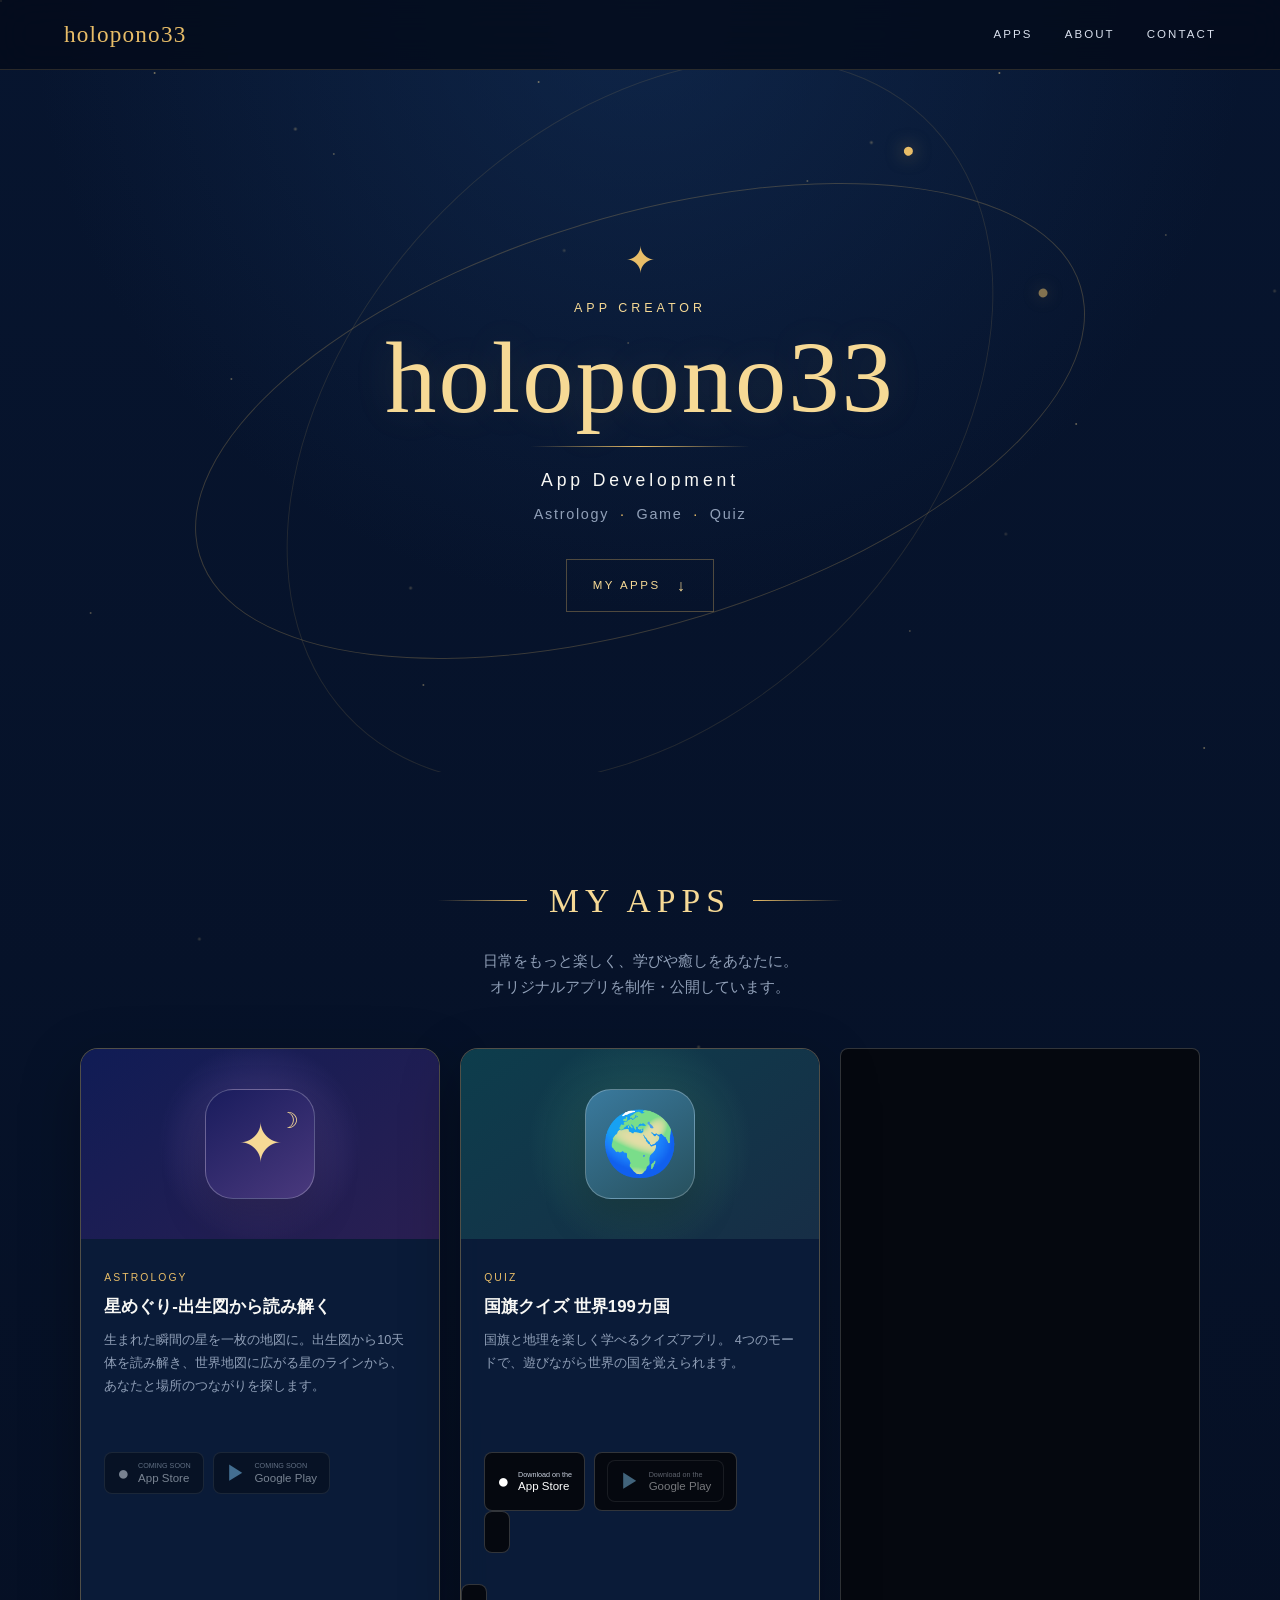
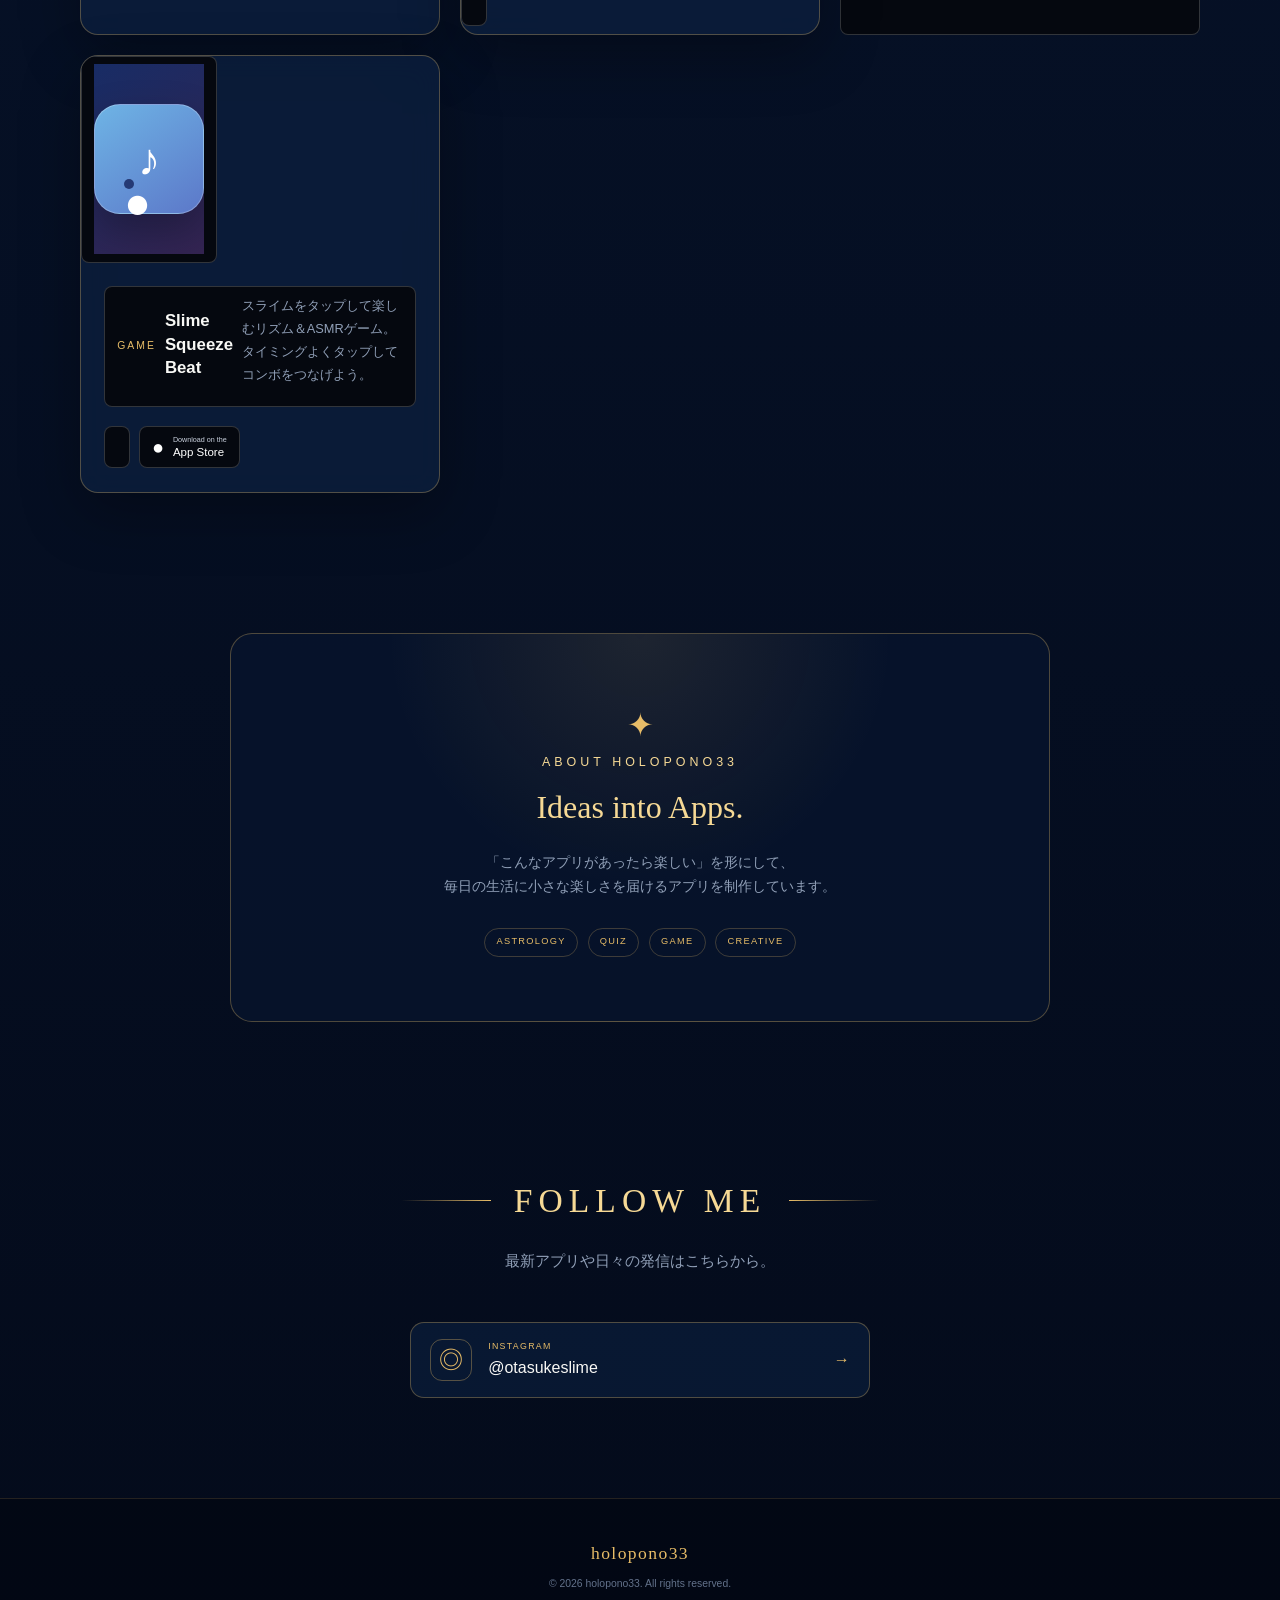
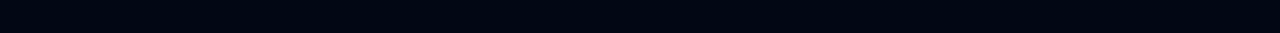
==== commit 81098e0f: "Update download links for app stores" ====
--- a/index.html
+++ b/index.html
@@ -109,10 +109,10 @@
                 <span class="store-icon">●</span>
                 <span><small>Download on the</small>App Store</span>
               </a>
-              <!-- 公開したら <a class="store-button" href="URL" target="_blank" rel="noopener"> に戻す -->
+              <a class="store-button" href="https://play.google.com/store/apps/details?id=com.holopono33.flagquiz&pcampaignid=web_share" target="_blank" rel="noopener">
               <span class="store-button coming-soon">
                 <span class="store-icon play">▶</span>
-                <span><small>COMING SOON</small>Google Play</span>
+                <span><small>Download on the</small>Google Play</span>
               </span>
             </div>
           </div>
--- a/style.css
+++ b/style.css
@@ -1,1536 +1,752 @@
-
-/* style.css */
-/* ===== 基本設定 ===== */
-*{
-  box-sizing:border-box;
-}
-
-body{
-  margin:0;
-  font-family:-apple-system,BlinkMacSystemFont,sans-serif;
-  background:linear-gradient(135deg,#4e73df,#1cc88a);
-  display:flex;
-  justify-content:center;
-  align-items:center;
-  height:100dvh;
-  overflow:hidden;
-  padding:0;
-}
-
-/* ===== 共通カード（ホーム＆ゲーム） ===== */
-
-  .app{
-  background:white;
-  width:100%;
-  max-width:420px;
-  padding:14px 16px 16px;
-  border-radius:25px;
-  box-shadow:0 15px 30px rgba(0,0,0,0.2);
-  text-align:center;
-  margin:0 auto;
-  animation:fadeIn .3s ease;
-  max-height:96dvh;
-  box-sizing:border-box;
-  display:flex;
-  flex-direction:column;
-  overflow:hidden;
-}
-
-
-/* ===== フェードアニメーション ===== */
-@keyframes fadeIn{
-  from{
-    opacity:0;
-    transform:translateY(10px);
-  }
-  to{
-    opacity:1;
-    transform:translateY(0);
-  }
-}
-
-/* ===== タイトル ===== */
-h1{
-  margin:0 0 13px 0;
-}
-
-/* #homeScreen h1{
-  font-size:22px;
-  line-height:1.4;
-}*/
-
-/* =========================
-   ホーム画面
-========================= */
-#homeScreen{
-  width:100%;
- /*padding: 15px 10px 21px; ←下をしっかり確保
-  box-sizing: border-box;*/
-}
-
-#homeScreen .menuGroup{
-  padding-top: 21px;
-  display:flex;
-  flex-direction:column;
-  gap:8px;
-}
-
-/* ホーム画面のボタンだけに適用 */
-#homeScreen button{
-  width:100%;
-  padding:9px 10px;
-  min-height:72px;
-  border:none;
-  border-radius:14px;
-  color:white;
-  cursor:pointer;
-  transition:0.2s;
-  display:flex;
-  flex-direction:column;
-  justify-content:center;
-  align-items:center;
-  line-height:1.2;
-  margin:0;
-  font-size:16px;
-}
-
-@media (max-width: 400px) {
-  .android-device #homeScreen .mode-title{
-    font-size:17px;   /* 少しだけ小さく */
-     }
-  .android-device #homeScreen .mode-subtext{
-    font-size:13px;   /* サブ文字さらに小さく */
-      }
-}
-
-#homeScreen button:hover{
-  transform:translateY(-2px);
-  opacity:0.9;
-}
-
-/* ホーム画面のボタン文字 */
-#homeScreen .mode-title{
-  display:block;
-  font-size:20px;
-  font-weight:bold;
-}
-
-#homeScreen .mode-subtext{
-  display:block;
-  font-size:15px;
-  opacity:0.92;
-  margin-top:4px;
-  font-weight:normal;
-  line-height:1.15;
-}
-
-/* ホーム画面の色分け */
-#homeScreen .normal-btn{
-  background:linear-gradient(135deg,#4e73df,#2e59d9);
-}
-
-#homeScreen .continent-btn{
-  background:linear-gradient(135deg,#34d399,#10b981);
-}
-
-#homeScreen .review-btn{
-  background:linear-gradient(135deg,#f59e0b,#ea580c);
-}
-
-#homeScreen .challenge-btn{
-  background:linear-gradient(135deg,#8b5cf6,#6366f1);
-}
-
-#homeScreen .encyclopediaBtn{
-  background: linear-gradient(135deg, #FF69B4, #FF69B4);
-}
-
-/* ホーム画面のプルダウン */
-#homeScreen #continentSelect{
-  width:100%;
-  padding:12px 14px;
-  font-size:15px;
-  border:1px solid #dcdcdc;
-  border-radius:14px;
-  background:white;
-  margin:0;
-}
-
-/* ゲームモードへテキスト */
-#homeScreen.restoreText
-.restoreArea{
-  font-size:11px !important;
-  color:#777;
-  line-height:1.2;
-  margin:0 0 4px !important;
-}
- /*ゲームモードボタン */
-#homeScreen button.restoreBtn,
-  button.restoreBtn{
-  width:86% !important;
-  min-height:30px !important;
-  padding:5px 10px !important;
-  margin:4px auto 0 !important;
-  display:block !important;
-  font-size:12px !important;
-  border-radius:14px !important;
-  background:#3004f3;
-  color:#e5e7eb;
-}
- /*ゲームモードエリア */
- #homeScreen.restoreArea{
-  width:88%;
-  margin:6px auto 0;   /* ← 少し詰める */
-  text-align:center;
-}
-
-#homeScreen.restoreNote{
-  font-size:11px;        /* ← 少し小さく */
-  color:#777;
-  line-height:1.3;      /*  ← 行間詰める */
-  margin-bottom:6px;     /* ← 下余白少し減らす */
-}
-
-/* 1分チャレンジ記録 */
-.topButtonGroup .timeResultBox{
-  margin-top:10px;
-  padding:10px 12px;
-  border-radius:16px;
-  background:#f7eed0;
-  text-align:center;
-  box-shadow:0 8px 15px rgba(0,0,0,0.08);
-}
-
-.topButtonGroup .timeResultBox h3{
-  margin:0 0 6px 0;
-  font-size:18px;
-  line-height:1.25;
-}
-
-.topButtonGroup .timeResultBox p{
-  margin:5px 0;
-  font-size:15px;
-  line-height:1.25;
-}
-
-/* =========================
-   ゲーム画面
-========================= */
-#gameScreen{
-   width:100%;
-}
-
-#gameScreen .app{
-  display:flex;
-  flex-direction:column;
-   gap:8px;
-}
-
-/* 上部バー */
-.topbar{
-  display:flex;
-  justify-content:space-between;
-  align-items:center;
-  gap:4px;
-  width:100%;
-  padding:0 10px 2px;
-  font-size:15px;
-  flex-wrap:nowrap;
-}
-
-.timer{
-  color:#e74a3b;
-  font-weight:bold;
-}
-
-/* モード名 */
-#modeTitle{
-  font-size:18px;
-  font-weight:700;
-  margin:0 auto;
-  padding:6px 14px;
-  display:inline-block;
-  background:linear-gradient(90deg,#4e73df,#1cc88a);
-  color:white;
-  border-radius:20px;
-  letter-spacing:0.5px;
-}
-
-/* 正答率 */
-#accuracy{
-  font-weight:bold;
-}
-
-/* 国旗 */
-.flagWrap{
-  width:100%;
-  max-width:320px;
-  height:180px;
-  margin:2px auto 0;
-  border-radius:12px;
-  box-shadow:0 5px 15px rgba(0,0,0,0.2);
-  background:white;
-  display:flex;
-  align-items:center;
-  justify-content:center;
-  overflow:hidden;
-}
-
-#flag{
-  width:100%;
-  height:100%;
-  object-fit:contain;
-  object-position:center center;
-  display:block;
-  border-radius:12px;
-}
-
-/* 結果表示 */
-.result,
-#result{
-  font-size:18px;
-  min-height:48px;      /* ← 2行分くらい確保 */
-  margin:0;
-  font-weight:bold;
-  line-height:1.3;
-  display:flex;
-  align-items:center;
-  justify-content:center;
-  text-align:center;
-}
-
-/* 入力欄 */
-input{
-  width:100%;
-  padding:13px 14px;
-  font-size:17px;
-  border-radius:14px;
-  border:2px solid #ddd;
-  margin:0;
-}
-
-/* ゲーム画面のボタン */
-#gameScreen button{
-  width:100%;
-  border:none;
-  border-radius:16px;
-  cursor:pointer;
-  transition:0.2s;
-  margin:0;
-  display:block;
-  font-weight:bold;
-  box-sizing:border-box;
-}
-
-#gameScreen button:hover{
-  opacity:0.92;
-  transform:translateY(-1px);
-}
-
-/* 戻るボタン */
-#gameScreen button:not(.word):not(.skip):not(.pause){
-  background:linear-gradient(135deg,#60a5fa,#2563eb);
-  color:white;
-  font-size:15px;
-  padding:11px;
-  border-radius:18px;
-  font-weight:bold;
-  box-shadow:0 4px 10px rgba(0,0,0,0.15);
-}
-
-/* 答える */
-#gameScreen button.word{
-  background:linear-gradient(135deg,#4e73df,#2e59d9);
-  color:white;
-  font-size:19px;
-  padding:15px;
-  border-radius:18px;
-  min-height:49px;
-}
-
-/* 次へ */
-#gameScreen button.skip{
-  background:#9ca3af;
-  color:white;
-  font-size:16px;
-  padding:10px;
-  border-radius:18px;
-  min-height:49px;
-  margin-top:10px;
-}
-
-/* 停止 / 再開 */
-#gameScreen button.pause{
-  width:88%;
-  margin:14px auto 0;
-  display:block;
-  background:linear-gradient(135deg,#ff4d4f,#d9363e);
-  color:white;
-  font-size:15px;
-  padding:9px;
-  border-radius:18px;
-  min-height:49px;
-}
-/*  再開 */
-#gameScreen button.pause.resumeMode{
-  background: linear-gradient(135deg,#22c55e,#16a34a);
-  color: white;
-  font-weight: 700;
-}
-
-/* =========================
-   共通補助
-========================= */
-.rankS{
-  color:gold;
-  font-weight:bold;
-}
-
-.rankA{
-  color:#28a745;
-}
-
-.rankB{
-  color:#007bff;
-}
-
-.rankC{
-  color:#6c757d;
-}
-
-.newRecord{
-  animation:pop 0.6s ease;
-}
-
-@keyframes pop{
-  0%{transform:scale(1);}
-  50%{transform:scale(1.2);}
-  100%{transform:scale(1);}
-}
-
-.comboGlow{
-  animation:glow 0.5s ease-in-out;
-}
-
-@keyframes glow{
-  0%{text-shadow:none;}
-  50%{text-shadow:0 0 10px gold;}
-  100%{text-shadow:none;}
-}
-
-.comboBg{
-  animation:bgFlash 0.5s;
-}
-
-@keyframes bgFlash{
-  0%{background:linear-gradient(135deg,#4e73df,#1cc88a);}
-  50%{background:linear-gradient(135deg,#ff512f,#dd2476);}
-  100%{background:linear-gradient(135deg,#4e73df,#1cc88a);}
-}
-
-#timeAttackResult.newRecord::after {
-  content: " 🎉 NEW RECORD!";
-}
-
-
-/* ローディング画面 */
-#loadingScreen{
-  position:fixed;
-  top:0;
-  left:0;
-  width:100%;
-  height:100%;
-  background:white;
-  display:flex;
-  justify-content:center;
-  align-items:center;
-  font-size:18px;
-  z-index:9999;
-}
-/* ===== モーダル背景 ===== */
-.modal{
-  position:fixed;
-  top:0;
-  left:0;
-  width:100%;
-  height:100%;
-  background:rgba(0,0,0,0.35);
-  display:flex;
-  justify-content:center;
-  align-items:center;
-  z-index:2000;
-  padding:20px;
-}
-
-.modal.hidden{
-  display:none;
-}
-
-/* ===== モーダル本体 ===== */
-.modalContent{
-  width:100%;
-  max-width:320px;
-  background:white;
-  border-radius:20px;
-  padding:22px 18px;
-  box-shadow:0 12px 30px rgba(0,0,0,0.25);
-  text-align:center;
-  animation:fadeIn .2s ease;
-}
-
-.modalContent h3{
-  margin:0 0 14px 0;
-  font-size:20px;
-}
-
-/* プルダウン */
-.modalContent select{
-  width:100%;
-  padding:12px;
-  font-size:15px;
-  border-radius:14px;
-  border:1px solid #ddd;
-  margin-bottom:14px;
-}
-
-/* 閉じるボタン */
-.modalCloseBtn{
-  display:inline-block;
-  width:auto;
-  min-width:140px;
-  padding:3px 12px;
-  border:none;
-  border-radius:12px;
-  background:linear-gradient(135deg,#64748b,#475569);
-  color:white;
-  font-size:14px;
-  font-weight:bold;
-  cursor:pointer;
-  margin-top:6px;
-}
-.modalCloseBtn:hover{
-  opacity:0.9;
-  transform:translateY(-1px);
-}
-
-#continentModal button{
-  min-height:auto !important;
-}
-
-#continentModal .modalCloseBtn{
-  display:inline-block !important;
-  width:auto !important;
-
-  padding:13px 18px !important;   /* ← 小さくする */
-  font-size:15px !important;
-
-  line-height:1.2 !important;    /* ← これ重要 */
-
-  border:none !important;
-  border-radius:10px !important;
-
-  background:linear-gradient(135deg,#64748b,#475569) !important;
-  color:white !important;
-
-  font-weight:bold !important;
-  cursor:pointer !important;
-  margin-top:6px !important;
-  letter-spacing:0.5px !important;
-}
-
-/* =========================
-   図鑑モード 共通
-========================= */
-
-/*.screen{
-  padding:20px;
-  text-align:center;
-}*/
-
-#continentScreen,
-#flagListScreen,
-#countryDetailScreen
-
-{
-  width:100%;
-  text-align:center;
-}
-
-
-/* =========================
-   戻るボタン 最終統一版
-========================= 
-
-#continentScreen .backBtn,
-#flagListScreen .backBtn,
-#countryDetailScreen .backBtn
-#stampCard .backBtn
-#homeScreen .backBtn*/
-.backBtn
-{
-  width:88% !important;
-  display:block !important;
-  margin:8px auto 0 !important;
-  padding:8px !important;
-  border:none !important;
-  border-radius:18px !important;
-  background:linear-gradient(135deg,#60a5fa,#2563eb) !important;
-  color:white !important;
-  font-size:16px !important;
-  font-weight:bold !important;
-  cursor:pointer !important;
-  box-shadow:0 4px 10px rgba(0,0,0,0.15) !important;
-  transition:0.2s !important;
-  min-height:auto !important;
-}
-
-/*#continentScreen .backBtn:hover,
-#flagListScreen .backBtn:hover,
-#countryDetailScreen .backBtn:hover
-#stampCard .backBtn:hover
-#homeScreen .backBtn:hover*/
-.backBtn:hover
-{
-  transform:translateY(-1px)!important;
-  opacity:0.92!important;
-}
-
-/* =========================
-   大陸選択
-========================= */
-
-.modeTitle{
-  font-size:18px;
-  font-weight:700;
-  margin:0 auto 10px;
-  padding:6px 14px;
-  display:inline-block;
-  background:linear-gradient(90deg,#4e73df,#1cc88a);
-  color:white;
-  border-radius:20px;
-  letter-spacing:0.5px;
-}
-
-.modeSub{
-  font-size:16px;
-  margin-bottom:10px;
-  color:#333;
-}
-
-.continentButtons{
-  display:grid;
-  grid-template-columns:1fr;
-  gap:12px;
-  width:100%;
-  max-width:100%;
-  margin:18px 0;
-  padding:0;
-  box-sizing:border-box;
-}
-
-.continentButtons button{
-  width:95%;
-  margin: 0px auto;
-  padding:13px 11px;
-  font-size:18px;
-  border:none;
-  border-radius:16px;
-  cursor:pointer;
-  color:white;
-  box-shadow:0 6px 14px rgba(0,0,0,0.15);
-  transition:0.2s;
-}
-
-.continentButtons button:hover{
-  transform:translateY(-2px);
-  opacity:0.95;
-}
-
-.continentButtons button:nth-child(1){
-  background:linear-gradient(135deg,#4e73df,#2e59d9);
-}
-.continentButtons button:nth-child(2){
-  background:linear-gradient(135deg,#34d399,#10b981);
-}
-.continentButtons button:nth-child(3){
-  background:linear-gradient(135deg,#f59e0b,#ea580c);
-}
-.continentButtons button:nth-child(4){
-  background:linear-gradient(135deg,#8b5cf6,#6366f1);
-}
-.continentButtons button:nth-child(5){
-  background:linear-gradient(135deg,#06b6d4,#0891b2);
-}
-.continentButtons button:nth-child(6){
-  background:linear-gradient(135deg,#ef4444,#dc2626);
-}
-
-/* =========================
-   国旗一覧（国旗のみ＋ページ送り）
-========================= */
-
-#flagListScreen .flagListWrapper{
-  width:100%;
-  max-width:100%;
-  margin:0;
-  text-align:center;
-  box-sizing:border-box;
-}
-
-#flagListTitle{
-  width:100%;
-  margin:0 0 14px;
-  font-size:16px;
-  line-height:1.3;
-  text-align:center;
-  box-sizing:border-box;
-  white-space:nowrap;
-}
-
-#flagListTitle span{
-  font-size:13px;
-  font-weight:normal;
-}
-
-.flagOnlyGrid{
-  display:grid;
-  grid-template-columns:repeat(2, 1fr);
-  gap:12px;
-  width:100%;
-  margin:14px 0 10px;
-  padding:0;
-  box-sizing:border-box;
-}
-
-.flagOnlyCard{
-  background:#fff;
-  border:2px solid #d9d9d9;
-  border-radius:16px;
-  padding:8px;
-  cursor:pointer;
-  box-shadow:0 2px 6px rgba(0,0,0,0.08);
-  transition:transform 0.15s, box-shadow 0.15s;
-}
-
-.flagOnlyCard:hover{
-  transform:translateY(-2px);
-  box-shadow:0 6px 12px rgba(0,0,0,0.12);
-}
-
-.flagOnlyCard img{
-  width:80px;
-  height:56px;
-  object-fit:cover;
-  border-radius:6px;
-  border:1px solid #ccc;
-  display:block;
-  margin:auto;
-}
-
-.emptyFlagCard{
-  opacity:0;
-  pointer-events:none;
-}
-
-.emptyFlagInner{
-  width:80px;
-  height:56px;
-  margin:auto;
-}
-
-.pageControls{
-  display:flex;
-  justify-content:center;
-  align-items:center;
-  gap:14px;
-  width:100%;
-  margin:10px 0 8px;
-  box-sizing:border-box;
-}
-
-.pageBtn{
-  border:none;
-  border-radius:14px;
-  padding:10px 16px;
-  font-size:14px;
-  cursor:pointer;
-  background:#fff;
-  color:#000;
-}
-
-#pageIndicator{
-  font-size:16px;
-  font-weight:bold;
-}
-
-/* =========================
-   詳細画面
-========================= */
-
-#detailTitle{
-  font-size:18px;
-  margin-bottom:12px;
-}
-
-.detailInfo{
-  margin-top:10px;
-}
-
-.mainName{
-  font-size:19px;
-  font-weight:bold;
-  margin:8px 0 8px;
-}
-
-.subName{
-  font-size:17px;
-  color:#333;
-   margin:4px 0;
-  text-align:center;
-  line-height:1.2;
-}
-
-#countryDetailScreen .app{
-  padding:12px 12px 14px;
-  gap:6px;
-  justify-content:flex-start;
-  overflow:hidden;
-}
-
-#detailModeTitle{
-  font-size:20px;
-  font-weight:700;
-  margin:0 auto 8px;
-  padding:5px 12px;
-  display:inline-block;
-  background:linear-gradient(90deg,#4e73df,#1cc88a);
-  color:white;
-  border-radius:20px;
-  letter-spacing:0.5px;
-}
-
-#countryDetailScreen .flagWrap{
-  width:100%;
-  max-width:320px;
-  height:180px;
-  margin:2px auto 0;
-  border-radius:12px;
-  box-shadow:0 5px 15px rgba(0,0,0,0.2);
-  background:white;
-  display:flex;
-  align-items:center;
-  justify-content:center;
-  overflow:hidden;
-  cursor:pointer;
-  position:relative;
-  z-index:1;
-  transition:transform 0.12s ease, box-shadow 0.12s ease;
-  -webkit-tap-highlight-color:transparent;
-}
-
-#countryDetailScreen .flagWrap.tapActive{
-  transform:scale(0.97);
-  box-shadow:0 3px 8px rgba(0,0,0,0.18);
-}
-
-#detailFlag{
-  width:100%;
-  height:100%;
-  object-fit:contain;
-  object-position:center center;
-  display:block;
-  border-radius:12px;
-  cursor:pointer;
-  pointer-events:auto;
-}
-
-#capitalValue{
-  font-weight:bold;
-  color:#2563eb;
-  transition:0.2s;
-}
-
-.detailExtraInfo{
-  margin-top:10px;
-  text-align:left;
-  font-size:15px;
-  color:#333;
-  line-height:1.2;
-}
-
-.detailRow{
-  display:flex;
-  align-items:center;
-  gap:8px;
-  margin:4px 0;
-  padding:6px 10px;
-  border-radius:10px;
-  background:rgba(255,255,255,0.45);
-}
-
-.detailLabel{
-  min-width:110px;
-  flex-shrink:0;
-  font-weight:600;
-  color:#111;
-  display:flex;
-  align-items:center;
-  gap:6px;
-}
-.detailValue{
-  flex:1;
-  min-width:0;
-  line-height:1.2;
-  word-break:break-word;
-}
-
-.icon{
-  display:inline-block;
-  width:22px;
-  text-align:center;
-  font-size:16px;
-  flex-shrink:0;
-}
-
-/*#continentScreen .backBtn{
-  width:88%;
-  margin:22px auto 0;
-  padding:12px 18px;
-  border:none;
-  border-radius:18px;
-  background:linear-gradient(135deg,#60a5fa,#2563eb);
-  color:white;
-  font-size:16px;
-  font-weight:bold;
-  letter-spacing:0.5px;
+/* =========================================================
+   holopono33 | APP CREATOR
+   Navy × Gold / Responsive design
+   ========================================================= */
+
+:root {
+  --navy-950: #040b1b;
+  --navy-900: #07152f;
+  --navy-800: #0b1e3d;
+  --navy-700: #10294f;
+  --gold: #e8bd68;
+  --gold-light: #f6d995;
+  --gold-dark: #a97827;
+  --white: #f8f8f5;
+  --text: #d9e0ed;
+  --muted: #91a0b8;
+  --card: rgba(12, 31, 62, 0.78);
+  --border: rgba(232, 189, 104, 0.32);
+  --shadow: 0 20px 60px rgba(0, 0, 0, 0.30);
+}
+
+* {
+  box-sizing: border-box;
+}
+
+html {
+  scroll-behavior: smooth;
+}
+
+body {
+  margin: 0;
+  color: var(--text);
+  background:
+    radial-gradient(circle at 50% 0%, rgba(24, 57, 103, 0.45), transparent 38rem),
+    linear-gradient(180deg, var(--navy-900), var(--navy-950));
+  font-family:
+    -apple-system, BlinkMacSystemFont, "Helvetica Neue",
+    "Noto Sans JP", "Yu Gothic", sans-serif;
+  line-height: 1.7;
+  overflow-x: hidden;
+}
+
+/* ---------- Star background ---------- */
+
+body::before,
+body::after {
+  content: "";
+  position: fixed;
+  z-index: -2;
+  width: 2px;
+  height: 2px;
+  border-radius: 50%;
+  background: var(--gold-light);
   box-shadow:
-    0 4px 10px rgba(0,0,0,0.15),
-    0 0 0 3px rgba(255,255,255,0.65);
-  cursor:pointer;
-  display:block;
-}*/
-
-/* =========================
-   TOPページ
-========================= */
-
-#topScreen{
-  width:100%;
-  /*max-width:430px;
-  margin:auto;
-  padding:18px;
-  box-sizing:border-box;*/
-}
-
-#topScreen .app{
-  display:flex;
-  flex-direction:column;
-   gap:8px;
-}
-
-.topTitle{
-  text-align:center;
-  color:white;
-  font-size:34px;
-  margin-bottom:18px;
-  font-weight:900;
-  letter-spacing:1px;
-  text-shadow:0 4px 12px rgba(0,0,0,0.25);
-}
-
-/* ボタングループ */
-.topButtonGroup{
-  display:flex;
-  flex-direction:column;
-  gap:16px;
-}
-
-/* ボタン共通 */
-.topBtn{
-  width:100%;
-  border:none;
-  border-radius:22px;
-  color:white;
-  cursor:pointer;
-  transition:0.2s;
-  display:flex;
-  flex-direction:column;
-  justify-content:center;
-  align-items:center;
-  padding:18px 12px;
-  min-height:92px;
-  font-size:24px;
-  font-weight:800;
-  line-height:1.3;
-  box-shadow:0 6px 14px rgba(0,0,0,0.18);
-}
-
-/* ホバー */
-.topBtn:hover{
-  transform:translateY(-2px);
-  opacity:0.95;
-}
-
-/* タイトル */
-.topModeTitle{
-  font-size:24px;
-  font-weight:800;
-}
-
-/* 英語 */
-.topSubText{
-  font-size:14px;
-  font-weight:500;
-  opacity:0.92;
-  margin-top:4px;
-}
-
-/* 暗記 */
-.memoryBtn{
-  background:linear-gradient(135deg,#3b82f6,#2563eb);
-}
-
-/* ゲーム */
-.gameBtn{
-  background:linear-gradient(135deg,#8b5cf6,#7c3aed);
-}
-
-/* スタンプ */
-.stampBtn{
-  background:linear-gradient(135deg,#f59e0b,#d97706);
-}
-
-/* 記録 */
-.scoreBtn{
-  background:linear-gradient(135deg,#10b981,#059669);
-}
-
-/* Android小型 */
-@media (max-width:420px){
-
-  .topTitle{
-    font-size:28px;
-  }
-
-  .loginBonusBox{
-    font-size:18px;
-    padding:12px;
-  }
-
-  .topBtn{
-    min-height:82px;
-    font-size:20px;
-    padding:14px 10px;
-  }
-
-  .topModeTitle{
-    font-size:20px;
-  }
-
-  .topSubText{
-  display:block;
-  font-size:15px;
-  opacity:0.92;
-  margin-top:4px;
-  font-weight:normal;
-  line-height:1.15;
-  }
-}
-
-/* ===== TOPヘッダー ===== */
-.topHeader{
-  position:relative;
-  margin-bottom:20px;
-}
-
-/* タイトル */
-.titleArea h1{
-  display:block;
-  padding:12px 18px;
-  border-radius:22px;
-  background:linear-gradient(135deg,#eff6ff,#dbeafe);
-  /*border:2px solid #bfdbfe;
-  box-shadow:0 4px 10px rgba(59,130,246,0.12);
-  color:#1e3a8a;*/
-  font-size:21px;
-  font-weight:800;
-  line-height:1.35;
-  text-align:left;
-}
-
-.loginTitle {
-  margin: 5px 0px 0px 0px;
-  display: inline-block;
-  padding: 1px 1px;
+    12vw 8vh 0 rgba(246,217,149,.45),
+    26vw 17vh 0 rgba(246,217,149,.30),
+    42vw 9vh 0 rgba(246,217,149,.45),
+    63vw 20vh 0 rgba(246,217,149,.30),
+    78vw 8vh 0 rgba(246,217,149,.50),
+    91vw 26vh 0 rgba(246,217,149,.25),
+    18vw 42vh 0 rgba(246,217,149,.35),
+    49vw 38vh 0 rgba(246,217,149,.25),
+    84vw 47vh 0 rgba(246,217,149,.40),
+    7vw 68vh 0 rgba(246,217,149,.30),
+    33vw 76vh 0 rgba(246,217,149,.35),
+    71vw 70vh 0 rgba(246,217,149,.25),
+    94vw 83vh 0 rgba(246,217,149,.40);
+}
+
+body::before {
+  top: 0;
+  left: 0;
+}
+
+body::after {
+  top: 20px;
+  left: 5vw;
+  opacity: .6;
+  transform: scale(1.5);
+}
+
+/* ---------- Header ---------- */
+
+.site-header {
+  position: sticky;
+  top: 0;
+  z-index: 100;
+  display: flex;
+  align-items: center;
+  justify-content: space-between;
+  min-height: 70px;
+  padding: 0 5vw;
+  border-bottom: 1px solid rgba(232, 189, 104, 0.16);
+  background: rgba(4, 11, 27, 0.84);
+  backdrop-filter: blur(18px);
+}
+
+.brand {
+  color: var(--gold);
+  text-decoration: none;
+  font-family: Georgia, "Times New Roman", serif;
+  font-size: 1.45rem;
+  letter-spacing: .05em;
+}
+
+.nav {
+  display: flex;
+  gap: 2rem;
+}
+
+.nav a {
+  color: var(--text);
+  text-decoration: none;
+  font-size: .72rem;
+  letter-spacing: .18em;
+  transition: color .25s ease;
+}
+
+.nav a:hover {
+  color: var(--gold);
+}
+
+/* ---------- Hero ---------- */
+
+.hero {
+  position: relative;
+  min-height: 78vh;
+  display: grid;
+  place-items: center;
+  text-align: center;
+  overflow: hidden;
+  padding: 90px 20px;
+}
+
+.hero-content {
+  position: relative;
+  z-index: 2;
+}
+
+.star-mark {
+  color: var(--gold);
+  font-size: 2.3rem;
+  margin-bottom: 5px;
+}
+
+.eyebrow {
+  margin: 0;
+  color: var(--gold-light);
+  font-size: .78rem;
+  letter-spacing: .32em;
+}
+
+.hero h1 {
+  margin: .2rem 0 .7rem;
+  color: var(--gold-light);
+  font-family: Georgia, "Times New Roman", serif;
+  font-size: clamp(3.2rem, 8vw, 6.5rem);
+  font-weight: 400;
+  letter-spacing: .02em;
+  line-height: 1.1;
+  text-shadow: 0 0 40px rgba(232, 189, 104, .13);
+}
+
+.gold-line {
+  width: min(220px, 50vw);
+  height: 1px;
+  margin: 0 auto 1.2rem;
+  background: linear-gradient(90deg, transparent, var(--gold), transparent);
+}
+
+.hero-subtitle {
+  margin: 0;
+  color: var(--white);
+  font-size: 1.1rem;
+  letter-spacing: .22em;
+}
+
+.hero-tags {
+  margin: .4rem 0 2rem;
+  color: var(--muted);
+  letter-spacing: .12em;
+  font-size: .9rem;
+}
+
+.hero-tags span {
+  color: var(--gold);
+  padding: 0 .35em;
+}
+
+.scroll-button {
+  display: inline-flex;
+  align-items: center;
+  gap: 1rem;
+  padding: .75rem 1.6rem;
+  border: 1px solid var(--border);
+  color: var(--gold-light);
+  text-decoration: none;
+  font-size: .72rem;
+  letter-spacing: .22em;
+  transition: .25s ease;
+}
+
+.scroll-button:hover {
+  background: rgba(232, 189, 104, .10);
+  border-color: var(--gold);
+}
+
+.scroll-button span {
+  font-size: 1rem;
+}
+
+.orbit {
+  position: absolute;
+  border: 1px solid rgba(232, 189, 104, .23);
+  border-radius: 50%;
+  pointer-events: none;
+}
+
+.orbit-1 {
+  width: 72vw;
+  height: 32vw;
+  min-width: 700px;
+  min-height: 310px;
+  transform: rotate(-17deg);
+}
+
+.orbit-2 {
+  width: 45vw;
+  height: 65vw;
+  min-width: 430px;
+  min-height: 620px;
+  transform: rotate(43deg);
+  opacity: .55;
+}
+
+.orbit::after {
+  content: "";
+  position: absolute;
+  width: 9px;
+  height: 9px;
+  right: 13%;
+  top: 5%;
+  border-radius: 50%;
+  background: var(--gold);
+  box-shadow: 0 0 18px rgba(232, 189, 104, .55);
+}
+
+/* ---------- Sections ---------- */
+
+.section {
+  width: min(1120px, 90%);
+  margin: 0 auto;
+  padding: 100px 0;
+}
+
+.section-heading {
+  display: flex;
+  align-items: center;
+  justify-content: center;
+  gap: 1.4rem;
+  margin-bottom: 1.2rem;
+}
+
+.section-heading h2 {
+  margin: 0;
+  color: var(--gold-light);
+  font-family: Georgia, "Times New Roman", serif;
+  font-size: clamp(1.5rem, 3vw, 2.1rem);
+  font-weight: 400;
+  letter-spacing: .18em;
+}
+
+.heading-line {
+  width: 90px;
+  height: 1px;
+  background: linear-gradient(90deg, transparent, var(--gold));
+}
+
+.heading-line:last-child {
+  background: linear-gradient(90deg, var(--gold), transparent);
+}
+
+.section-lead {
+  max-width: 680px;
+  margin: 0 auto 3rem;
+  color: var(--muted);
+  text-align: center;
+  font-size: .95rem;
+}
+
+/* ---------- App cards ---------- */
+
+.app-grid {
+  display: grid;
+  grid-template-columns: repeat(3, 1fr);
+  gap: 1.25rem;
+}
+
+.app-card {
+  overflow: hidden;
+  border: 1px solid var(--border);
+  border-radius: 18px;
+  background: var(--card);
+  box-shadow: var(--shadow);
+  backdrop-filter: blur(14px);
+  transition: transform .3s ease, border-color .3s ease;
+}
+
+.app-card:hover {
+  transform: translateY(-6px);
+  border-color: rgba(232, 189, 104, .65);
+}
+
+.app-visual {
+  min-height: 190px;
+  display: grid;
+  place-items: center;
+  position: relative;
+  overflow: hidden;
+}
+
+.astrology .app-visual {
+  background:
+    radial-gradient(circle at 50% 50%, rgba(118, 94, 185, .50), transparent 50%),
+    linear-gradient(145deg, #101c55, #2a1f52);
+}
+
+.quiz .app-visual {
+  background:
+    radial-gradient(circle at 50% 50%, rgba(74, 155, 125, .40), transparent 55%),
+    linear-gradient(145deg, #0d3d4c, #172e46);
+}
+
+.game .app-visual {
+  background:
+    radial-gradient(circle at 50% 50%, rgba(74, 137, 206, .45), transparent 50%),
+    linear-gradient(145deg, #182c65, #342452);
+}
+
+.app-icon {
+  width: 110px;
+  height: 110px;
+  display: grid;
+  place-items: center;
+  border-radius: 26px;
+  border: 1px solid rgba(255,255,255,.25);
+  box-shadow: 0 18px 40px rgba(0,0,0,.28);
+}
+
+.astrology-icon {
+  position: relative;
+  color: var(--gold-light);
+  border-radius: 28px;
+  background: linear-gradient(145deg, #191c5d, #4a397d);
+  font-size: 3.4rem;
+}
+
+.astrology-icon small {
+  position: absolute;
+  right: 15px;
+  top: 12px;
+  font-size: 1.4rem;
+}
+
+.globe-icon {
+  background: linear-gradient(145deg, #3a7a9e, #27505d);
+  font-size: 3.9rem;
+}
+
+.slime-icon {
+  position: relative;
+  background: linear-gradient(145deg, #6eb4e5, #5c78c9);
+  color: #fff;
+  font-size: 2.8rem;
+}
+
+.slime-icon b {
+  position: absolute;
+  left: 29px;
+  bottom: 24px;
+  width: 10px;
+  height: 10px;
+  border-radius: 50%;
+  background: #253a75;
+}
+
+.app-info {
+  padding: 1.45rem;
+}
+
+.category {
+  color: var(--gold);
+  font-size: .65rem;
+  letter-spacing: .2em;
+}
+
+.app-info h3 {
+  margin: .35rem 0 .6rem;
+  color: var(--white);
+  font-size: 1.05rem;
+  font-weight: 600;
+  line-height: 1.4;
+}
+
+.app-info p {
+  min-height: 105px;
+  margin: 0;
+  color: var(--muted);
+  font-size: .8rem;
+  line-height: 1.8;
+}
+
+.store-buttons {
+  display: flex;
+  flex-wrap: wrap;
+  gap: .55rem;
+  margin-top: 1.2rem;
+}
+
+.store-button {
+  display: inline-flex;
+  align-items: center;
+  gap: .55rem;
+  min-height: 42px;
+  padding: .45rem .75rem;
+  border: 1px solid rgba(255,255,255,.18);
+  border-radius: 8px;
+  background: #05080f;
+  color: #fff;
+  text-decoration: none;
+  font-size: .72rem;
+  line-height: 1.05;
+  transition: .25s ease;
+}
+
+.store-button:hover {
+  border-color: var(--gold);
+  transform: translateY(-2px);
+}
+
+.store-button small {
+  display: block;
+  margin-bottom: 2px;
+  color: #cbd2df;
+  font-size: .45rem;
+}
+
+.store-icon {
+  font-size: 1.25rem;
+}
+
+.store-icon.play {
+  color: #8ad3ff;
+}
+
+.store-button.coming-soon {
+  opacity: .45;
+  cursor: default;
+}
+
+.store-button.coming-soon:hover {
+  border-color: rgba(255,255,255,.18);
+  transform: none;
+}
+
+/* ---------- About ---------- */
+
+.about-section {
+  padding-top: 40px;
+}
+
+.about-box {
+  position: relative;
+  max-width: 820px;
+  margin: 0 auto;
+  padding: 4rem 3rem;
+  text-align: center;
+  border: 1px solid var(--border);
+  border-radius: 22px;
+  background:
+    radial-gradient(circle at 50% 0%, rgba(232,189,104,.10), transparent 45%),
+    rgba(7, 21, 47, .72);
+}
+
+.about-star {
+  color: var(--gold);
+  font-size: 2rem;
+}
+
+.about-box h2 {
+  margin: .4rem 0 1rem;
+  color: var(--gold-light);
+  font-family: Georgia, "Times New Roman", serif;
+  font-size: 2rem;
+  font-weight: 400;
+}
+
+.about-box > p:not(.eyebrow) {
+  max-width: 600px;
+  margin: 0 auto;
+  color: var(--muted);
+  font-size: .9rem;
+}
+
+.about-tags {
+  display: flex;
+  justify-content: center;
+  flex-wrap: wrap;
+  gap: .6rem;
+  margin-top: 1.8rem;
+}
+
+.about-tags span {
+  padding: .35rem .7rem;
+  border: 1px solid rgba(232,189,104,.25);
   border-radius: 999px;
-  font-size: 11px;
-  font-weight: 500;
-  letter-spacing: 0.5px;
-}
-
-/* 連続ログイン */
-.loginBadge{
-  position:absolute;
-  top:4px;
-  right:4px;
-  padding:6px 12px;
-  /*border-radius:999px;
-  background:rgba(255,255,255,0.18);
-  backdrop-filter:blur(10px);
-  border:1px solid rgba(255,255,255,0.3);
-  color:#2563eb;*/
-  font-size:15px;
-  font-weight:700;
- /* box-shadow:0 4px 10px rgba(0,0,0,0.08);*/
-}
-
-/* コメント */
-.loginComment{
-  position:relative;
-  margin-top:8px;
-  background:#fff7ed;
-  color:#9a3412;
-  padding:5px 5px;
-  border-radius:13px;
-  font-size:13px;
-  font-weight:600;
-  border:1px solid #fed7aa;
-  width:280px;
-}
-.loginComment::after{
-  content:"";
-  position:absolute;
-  right:-5px;
-  bottom:10px;
-  width:10px;
-  height:10px;
-  background:#fff7ed;
-  border-right:1px solid #fed7aa;
-  border-bottom:1px solid #fed7aa;
-  transform:rotate(-49deg);
-}
-.loginMessageArea{
-  display:flex;
-  align-items:flex-end;
-  justify-content:center;
-  gap:5px;
-}
-.loginCharacter{
-  font-size:39px;
-  padding:1px 1px;
-  margin: 0px 1px 0px 0px;
-  animation:floatChar 2s ease-in-out infinite;
-}
-@keyframes floatChar{
-  0%{ transform:translateY(0px);}
-  50%{ transform:translateY(-4px);}
-  100%{ transform:translateY(0px);}
-}
-/* タイトル */
-.mainLogo{
-  display:inline-block;
-  font-size:21px;
-  font-weight:900;
-  animation:floatLogo 3s ease-in-out infinite;
-  letter-spacing:1px;
-}
-/*@keyframes floatLogo{
-  0%{ transform:translateY(0px);}
-  50%{ transform:translateY(-2px);}
-  100%{ transform:translateY(0px);}
-}*/
-.subLogo{
-  font-size:13px;
-  color:#475569;
-  font-weight:600;
-  margin-left:11px;
-}
-
-
-/* ===== スタンプカード ===== */
-
-/*.stampCardBox{
-  margin-top:20px;
-  background:white;
-  border-radius:24px;
-  padding:20px;
-  box-shadow:0 6px 18px rgba(0,0,0,0.12);
-}*/
-
-#stampCard{
-  width:100%;
-  /*max-width:430px;
-  margin:auto;
-  padding:18px;
-  box-sizing:border-box;*/
-}
-
-#stampCard .app{
-  display:flex;
-  flex-direction:column;
-   gap:8px;
-
-}
-
-
-/*.stampCardBox h3{
-  margin-top:0;
-  margin-bottom:16px;
-  text-align:center;
-  font-size:22px;
-}*/
-
-.stampGrid{
-  display:flex;
-  flex-direction:column;
-  gap:12px;
-}
-
-.stampItem{
-  display:flex;
-  flex-direction:column;   /* ←追加 */
-  background:#f8fafc;
-  padding:5px 8px;
-  border-radius:15px;
-  font-weight:bold;
-  font-size:15px;
-  margin-top:3px;
-}
-
-.stampBottom{
-  margin-top:3px;
-  width:100%;
-  display:flex;
-  justify-content:space-between;
-  align-items:center;
-}
-
-.stampTop{
-text-align:left;
-}
-
-
-.overallProgress{
-  background:#fff;
-  border-radius:18px;
-  padding:5px 8px;
-  margin-bottom:10px;
-  box-shadow:
-     0 3px 10px rgba(0,0,0,0.06);
-  text-align:center;
-}
-
-.overallStars{
-  font-size:18px;
-  font-weight:bold;
-  margin-bottom:3px;
-}
-
-.overallRemaining{
-  font-size:16px;
-  color:#555;
-}
-
-.progressRow{
-  width:100%;
-  display:flex;
-  align-items:center;
-  gap:10px;
-}
-/* バー */
-.progressBar{
-  flex:1;
-  height:10px;
-  background:#e5e7eb;
-  border-radius:999px;
-  overflow:hidden;
-}
-
-/* 中身 */
-.progressFill{
-  height:100%;
-  width:0%;
-  background:linear-gradient(90deg,#22c55e,#16a34a);
-  border-radius:999px;
-}
-
-/* % */
-.progressText{
-  font-size:13px;
-  color:#666;
-  min-width:40px;
-  text-align:right;
-}
-
-/* ランク */
-.stampRank{
-  font-weight:bold;
-  font-size:15px;
+  color: var(--gold);
+  font-size: .58rem;
+  letter-spacing: .14em;
+}
+
+/* ---------- Contact ---------- */
+
+.contact-section {
+  padding-top: 50px;
+}
+
+.social-links {
+  display: flex;
+  justify-content: center;
+}
+
+.social-card {
+  display: grid;
+  grid-template-columns: auto 1fr auto;
+  align-items: center;
+  gap: 1rem;
+  width: min(460px, 100%);
+  padding: 1rem 1.2rem;
+  border: 1px solid var(--border);
+  border-radius: 14px;
+  background: rgba(12, 31, 62, .65);
+  color: var(--white);
+  text-decoration: none;
+  transition: .25s ease;
+}
+
+.social-card:hover {
+  border-color: var(--gold);
+  transform: translateY(-3px);
+}
+
+.social-symbol {
+  display: grid;
+  place-items: center;
+  width: 42px;
+  height: 42px;
+  border-radius: 12px;
+  border: 1px solid rgba(232,189,104,.35);
+  color: var(--gold);
+  font-size: 1.5rem;
+}
+
+.social-card small {
   display: block;
-  padding-left: 11px;
-}
-
-.stampRank.diamond{
-  color:#00cfff;
-  text-shadow:
-    0 0 10px rgba(0,255,255,0.7),
-    0 0 20px rgba(0,255,255,0.5);
-  animation: diamondGlow 1.5s infinite alternate;
-}
-
-@keyframes diamondGlow{
-  from{
-    transform:scale(1);
-  }
-  to{
-    transform:scale(1.08);
-  }
-}
-
-
-/* 次 */
-.nextGoal{
-  font-size:12px;
-  color:#666;
- 
-}
-
-/* =========================
-   暗記モード
-========================= */
-
-#memorization{
-  width:100%;
-  /*max-width:430px;
-  margin:auto;
-  padding:18px;
-  box-sizing:border-box;*/
-}
-
-#memorization .app{
-  display:flex;
-  flex-direction:column;
-   gap:8px;
-}
-
-#memorization .menuGroup{
-  padding-top: 21px;
-  display:flex;
-  flex-direction:column;
-  gap:8px;
-}
-
-#memorization button{
-  width:100%;
-  padding:9px 10px;
-  min-height:72px;
-  border:none;
-  border-radius:14px;
-  color:white;
-  cursor:pointer;
-  transition:0.2s;
-  display:flex;
-  flex-direction:column;
-  justify-content:center;
-  align-items:center;
-  line-height:1.2;
-  margin:0;
-  font-size:16px;
-}
-
-@media (max-width: 400px) {
-  .android-device #memorization .mode-title{
-    font-size:17px;   /* 少しだけ小さく */
-     }
-  .android-device #memorization .mode-subtext{
-    font-size:13px;   /* サブ文字さらに小さく */
-      }
-}
-
-#memorization button:hover{
-  transform:translateY(-2px);
-  opacity:0.9;
-}
-
-/* 暗記のボタン文字 */
-#memorization .mode-title{
-  display:block;
-  font-size:20px;
-  font-weight:bold;
-}
-
-#memorization .mode-subtext{
-  display:block;
-  font-size:15px;
-  opacity:0.92;
-  margin-top:4px;
-  font-weight:normal;
-  line-height:1.15;
-}
-
-/* ホーム画面の色分け */
-#memorization .normal-btn{
-  background:linear-gradient(135deg,#4e73df,#2e59d9);
-}
-
-#memorization .continent-btn{
-  background:linear-gradient(135deg,#34d399,#10b981);
-}
-
-#memorization .review-btn{
-  background:linear-gradient(135deg,#f59e0b,#ea580c);
-}
-
-#memorization .challenge-btn{
-  background:linear-gradient(135deg,#8b5cf6,#6366f1);
-}
-
-#memorization .encyclopediaBtn{
-  background: linear-gradient(135deg, #FF69B4, #FF69B4);
-}
-
-/* 暗記モードのプルダウン 
-#memorization {
-  width:100%;
-  padding:12px 14px;
-  font-size:15px;
-  border:1px solid #dcdcdc;
-  border-radius:14px;
-  background:white;
-  margin:0;
-}*/
-
-/* 復元案内テキスト */
-.restoreText{
-  font-size:13px !important;
-  color:#777!important;;
-  line-height:1.2!important;;
-  margin:0 0 4px !important;
-}
-/* 復元ボタン */
-#memorization button.restoreBtn,
-button.restoreBtn{
-  width:86% !important;
-  min-height:30px !important;
-  padding:5px 10px !important;
-  margin:4px auto 0 !important;
-  display:block !important;
-  font-size:13px !important;
-  border-radius:13px !important;
-  background:#e5e7eb;
-  color:#666;
-}
-/* 復元エリア */
-.restoreArea{
-  width:88%;
-  margin:6px auto 0;   /* ← 少し詰める */
-  text-align:center;
-}
-
-.restoreNote{
-  font-size:11px;       /* ← 少し小さく */
-  color:#777;
-  line-height:1.3;      /* ← 行間詰める */
-  margin-bottom:6px;    /* ← 下余白少し減らす */
-}
-
-/* フラッシュカード */
-
-.flashCard{
-  width:100%;
-  max-width:420px;
-  height:410px;
-  margin:auto;
-  position:relative;
-  transform-style:preserve-3d;
-  transition:transform 0.6s;
-
-}
-
-.flashCard.flipped{
-  transform:rotateY(180deg);
-}
-
-.cardFace{
-  position:absolute;
-  inset:0;
-  width:100%;
-  height:100%;
-  backface-visibility:hidden;
-  -webkit-backface-visibility:hidden;
-  border-radius:28px;
-  background:#f5f5f5;
-  display:flex;
-  flex-direction:column;
-  justify-content:center;
-  align-items:center;
-  padding:24px;
-  box-sizing:border-box;
-  overflow:hidden;
- 
-}
-
-.cardBack{
-  transform:rotateY(180deg);
-}
-
-.flashFlag{
-  width:260px;
-  max-width:90%;
-  margin-top:65px;
-  border-radius:12px;
-  box-shadow:
-  0 6px 18px rgba(0,0,0,0.18);
-  transform:translateY(-10px);
-}
-
-#flashNameJp{
-  font-size:32px;
-  font-weight:bold;
-  margin-bottom:12px;
-}
-
-#flashNameEn{
-  font-size:24px;
-  color:#444;
-  margin-bottom:10px;
-}
-
-#flashContinent{
-  font-size:20px;
-  color:#666;
-}
-
-#flashScreen{
-  width:100%;
-  min-height:100vh;
-  padding-top:115px;
-  box-sizing:border-box;
-}
-
-#flashScreen.App{
-    margin:auto;
-}
-
-#memorizedBtn{
-  position:absolute;
-  top:18px;
-  right:18px;
-  font-size:33px;
-  border:none;
-  background:none;
-  color:#cfcfcf;
-  cursor:pointer;
-  transition:0.2s;
-}
-
-#memorizedBtn.active{
-  color:gold;
-  transform:scale(1.1);
-}
-
-.streakText{
-  font-size:18px;
-  font-weight:bold;
-  color:#ff6b00;
-}+  color: var(--gold);
+  font-size: .55rem;
+  letter-spacing: .15em;
+}
+
+.social-card b {
+  color: var(--gold);
+}
+
+/* ---------- Footer ---------- */
+
+footer {
+  padding: 2.5rem 20px;
+  border-top: 1px solid rgba(232,189,104,.15);
+  text-align: center;
+  background: rgba(2, 7, 18, .65);
+}
+
+.footer-brand {
+  color: var(--gold);
+  font-family: Georgia, "Times New Roman", serif;
+  font-size: 1.1rem;
+  letter-spacing: .08em;
+}
+
+footer p {
+  margin: .4rem 0 0;
+  color: #63728b;
+  font-size: .65rem;
+}
+
+/* =========================================================
+   Smartphone
+   ========================================================= */
+
+@media (max-width: 760px) {
+
+  .site-header {
+    min-height: 60px;
+    padding: 0 18px;
+  }
+
+  .brand {
+    font-size: 1.15rem;
+  }
+
+  .nav {
+    gap: .85rem;
+  }
+
+  .nav a {
+    font-size: .56rem;
+    letter-spacing: .1em;
+  }
+
+  .hero {
+    min-height: 72vh;
+    padding: 70px 18px;
+  }
+
+  .hero h1 {
+    font-size: clamp(3rem, 15vw, 4.5rem);
+  }
+
+  .hero-subtitle {
+    font-size: .9rem;
+  }
+
+  .hero-tags {
+    font-size: .75rem;
+  }
+
+  .orbit-1 {
+    width: 130vw;
+    height: 65vw;
+    min-width: 0;
+    min-height: 0;
+  }
+
+  .orbit-2 {
+    width: 90vw;
+    height: 125vw;
+    min-width: 0;
+    min-height: 0;
+  }
+
+  .section {
+    width: min(92%, 540px);
+    padding: 72px 0;
+  }
+
+  .section-heading {
+    gap: .75rem;
+  }
+
+  .section-heading h2 {
+    font-size: 1.35rem;
+    letter-spacing: .12em;
+    white-space: nowrap;
+  }
+
+  .heading-line {
+    width: 35px;
+  }
+
+  .section-lead {
+    font-size: .78rem;
+    margin-bottom: 2rem;
+  }
+
+  .app-grid {
+    grid-template-columns: 1fr;
+    gap: 1.2rem;
+  }
+
+  .app-card:hover {
+    transform: none;
+  }
+
+  .app-visual {
+    min-height: 175px;
+  }
+
+  .app-icon {
+    width: 100px;
+    height: 100px;
+  }
+
+  .app-info {
+    padding: 1.25rem;
+  }
+
+  .app-info p {
+    min-height: 0;
+    font-size: .78rem;
+  }
+
+  .store-buttons {
+    display: grid;
+    grid-template-columns: 1fr 1fr;
+  }
+
+  .store-button {
+    justify-content: center;
+    min-width: 0;
+    padding: .5rem .4rem;
+  }
+
+  .store-button span:last-child {
+    white-space: nowrap;
+  }
+
+  .about-box {
+    padding: 3rem 1.4rem;
+  }
+
+  .about-box h2 {
+    font-size: 1.7rem;
+  }
+
+  .about-box > p:not(.eyebrow) {
+    font-size: .8rem;
+  }
+
+  .social-card {
+    padding: .9rem;
+  }
+}
+
+@media (max-width: 390px) {
+
+  .nav {
+    gap: .55rem;
+  }
+
+  .nav a {
+    font-size: .5rem;
+  }
+
+  .hero h1 {
+    font-size: 2.75rem;
+  }
+
+  .store-buttons {
+    grid-template-columns: 1fr;
+  }
+}
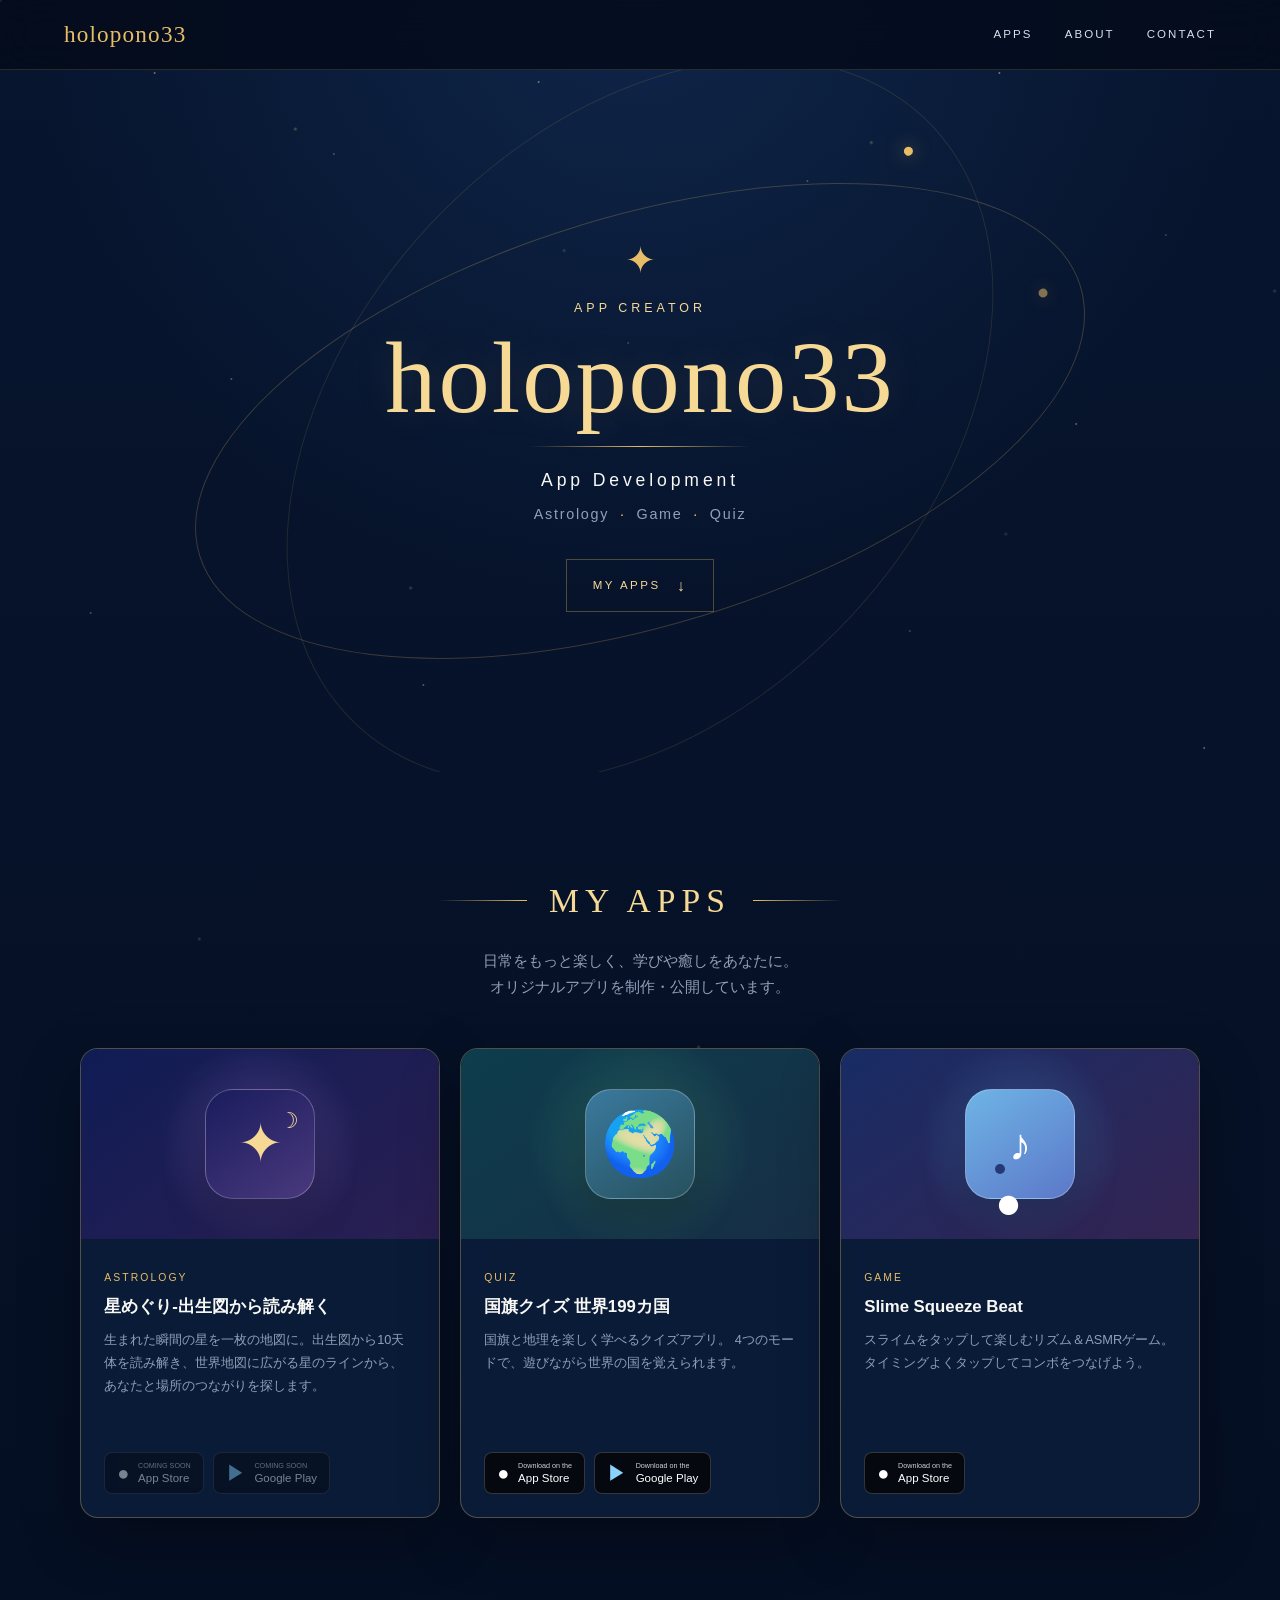
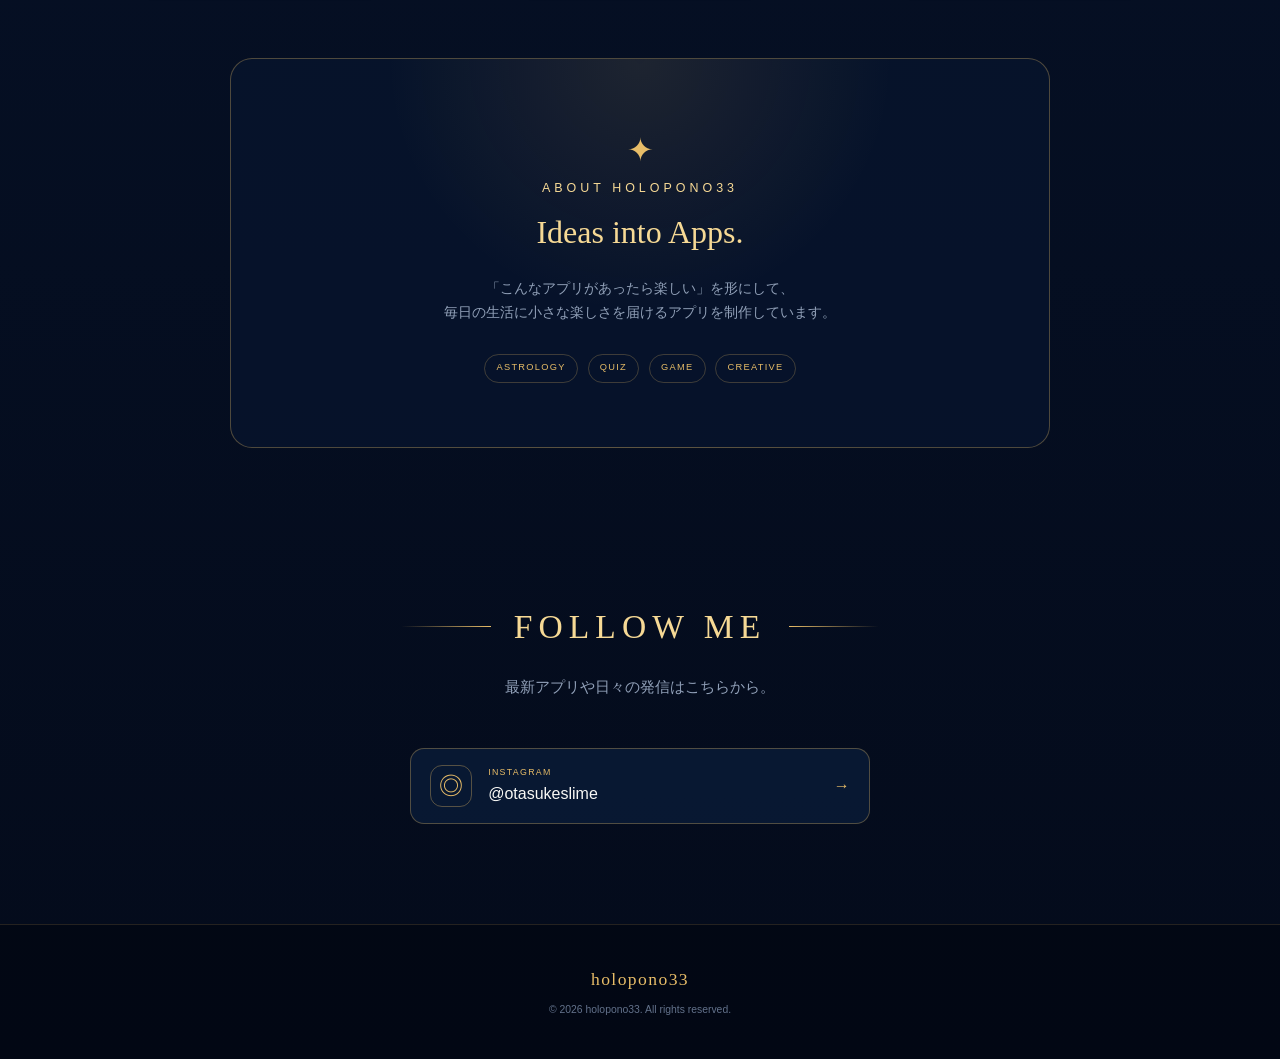
==== commit 8541d197: "Update index.html" ====
--- a/index.html
+++ b/index.html
@@ -110,9 +110,10 @@
                 <span><small>Download on the</small>App Store</span>
               </a>
               <a class="store-button" href="https://play.google.com/store/apps/details?id=com.holopono33.flagquiz&pcampaignid=web_share" target="_blank" rel="noopener">
-              <span class="store-button coming-soon">
+            
                 <span class="store-icon play">▶</span>
                 <span><small>Download on the</small>Google Play</span>
+                </a>
               </span>
             </div>
           </div>
